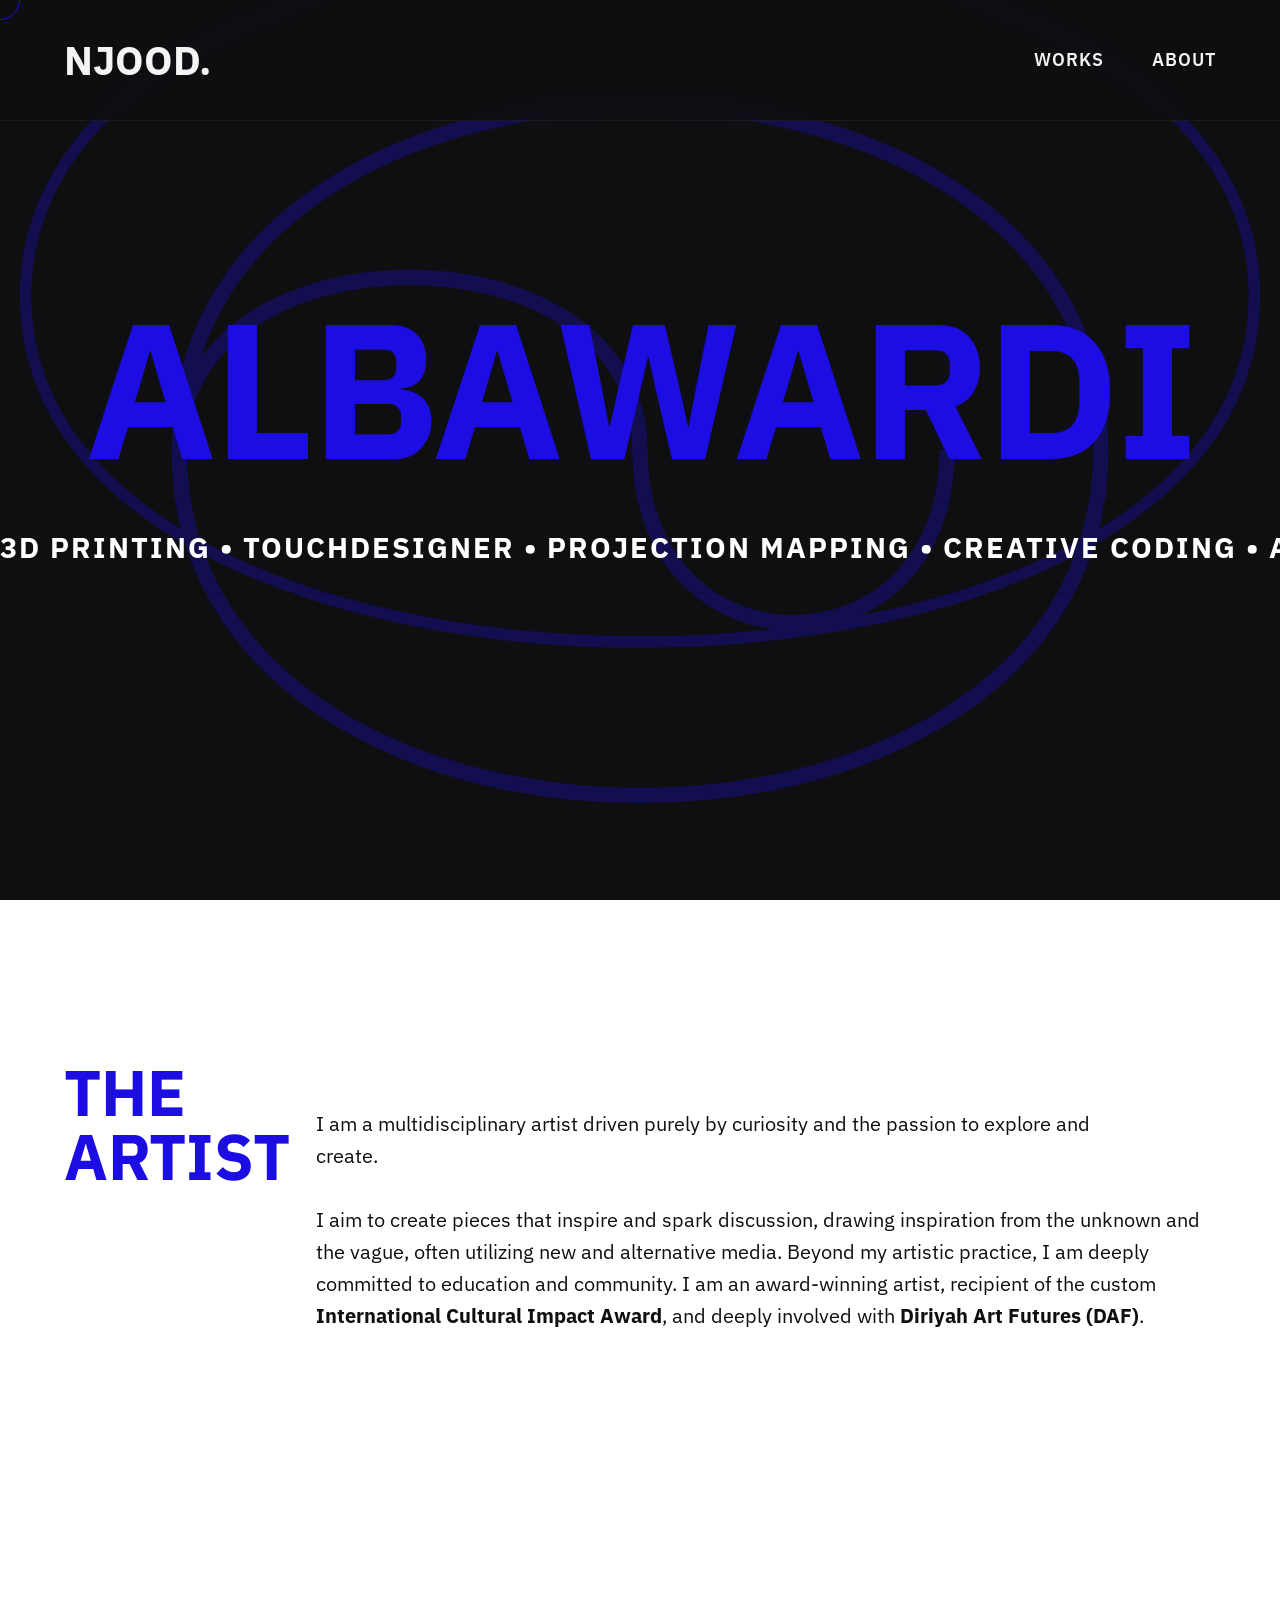
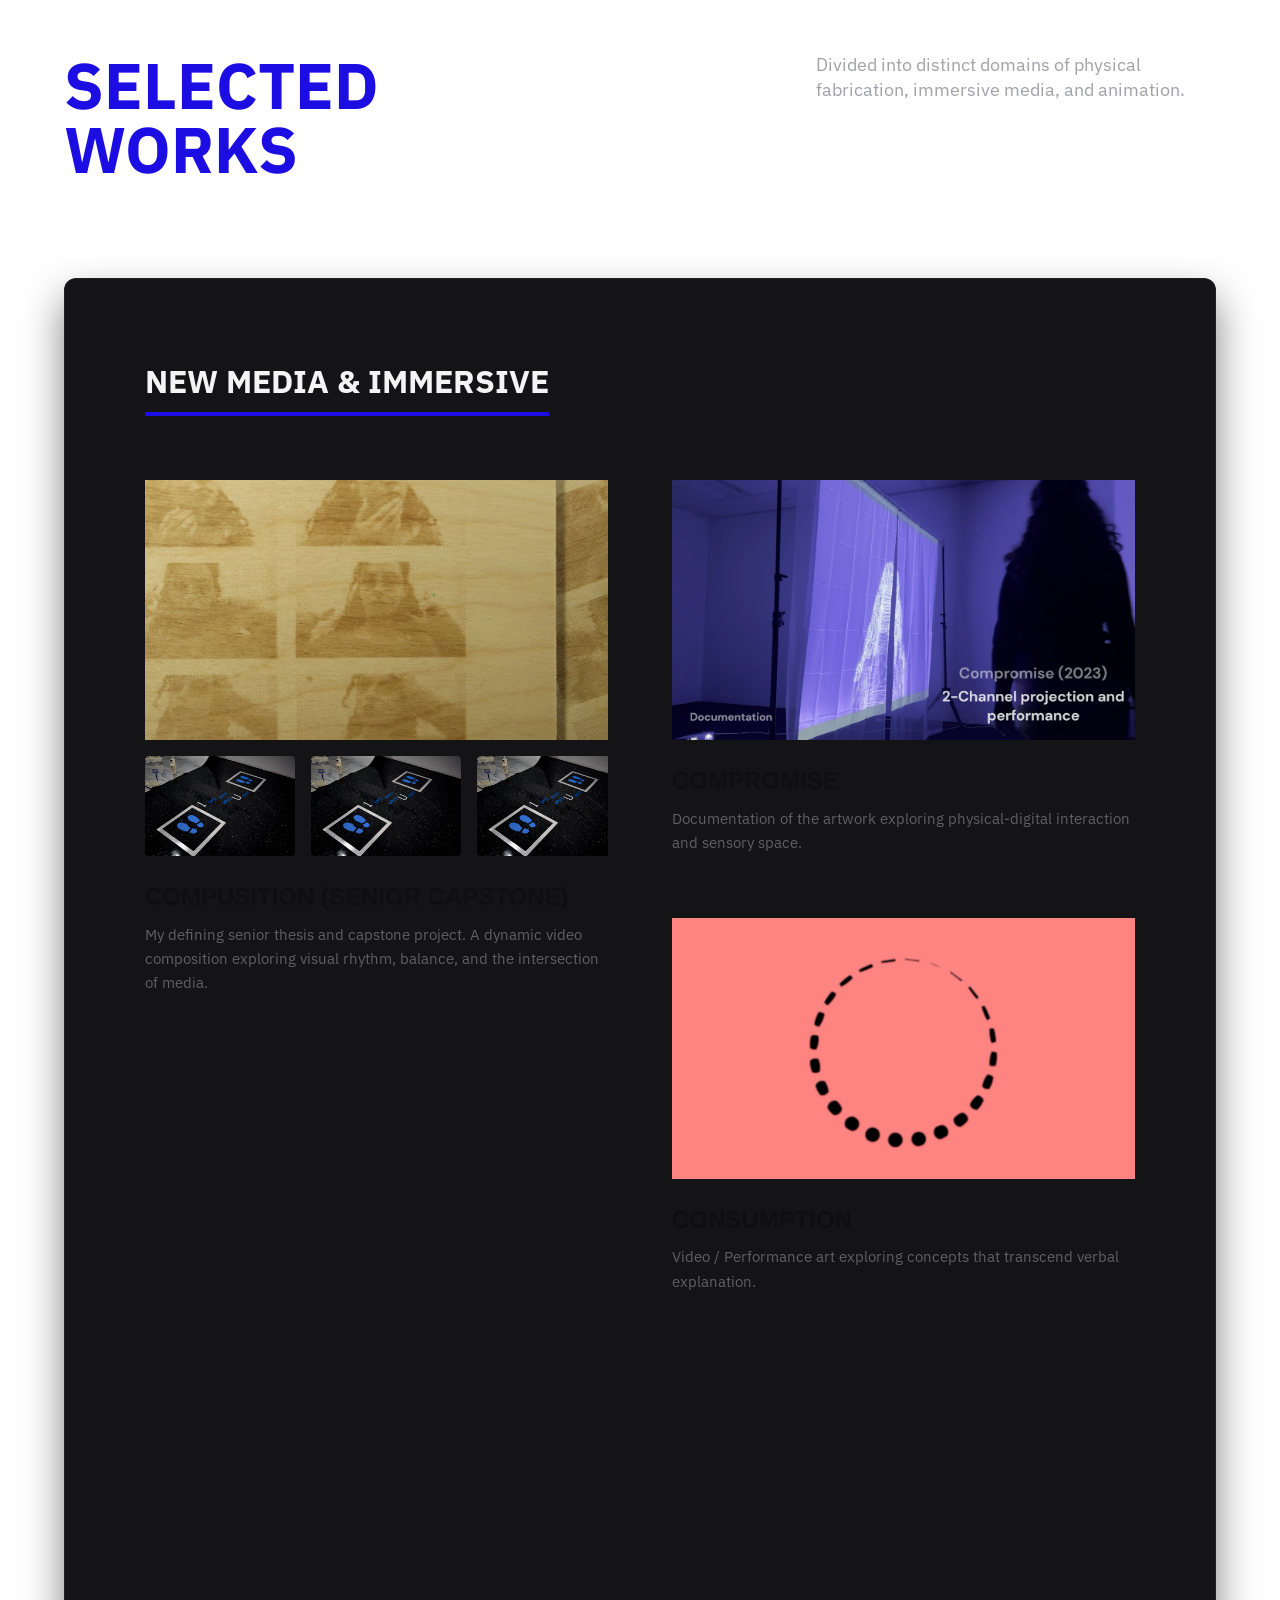
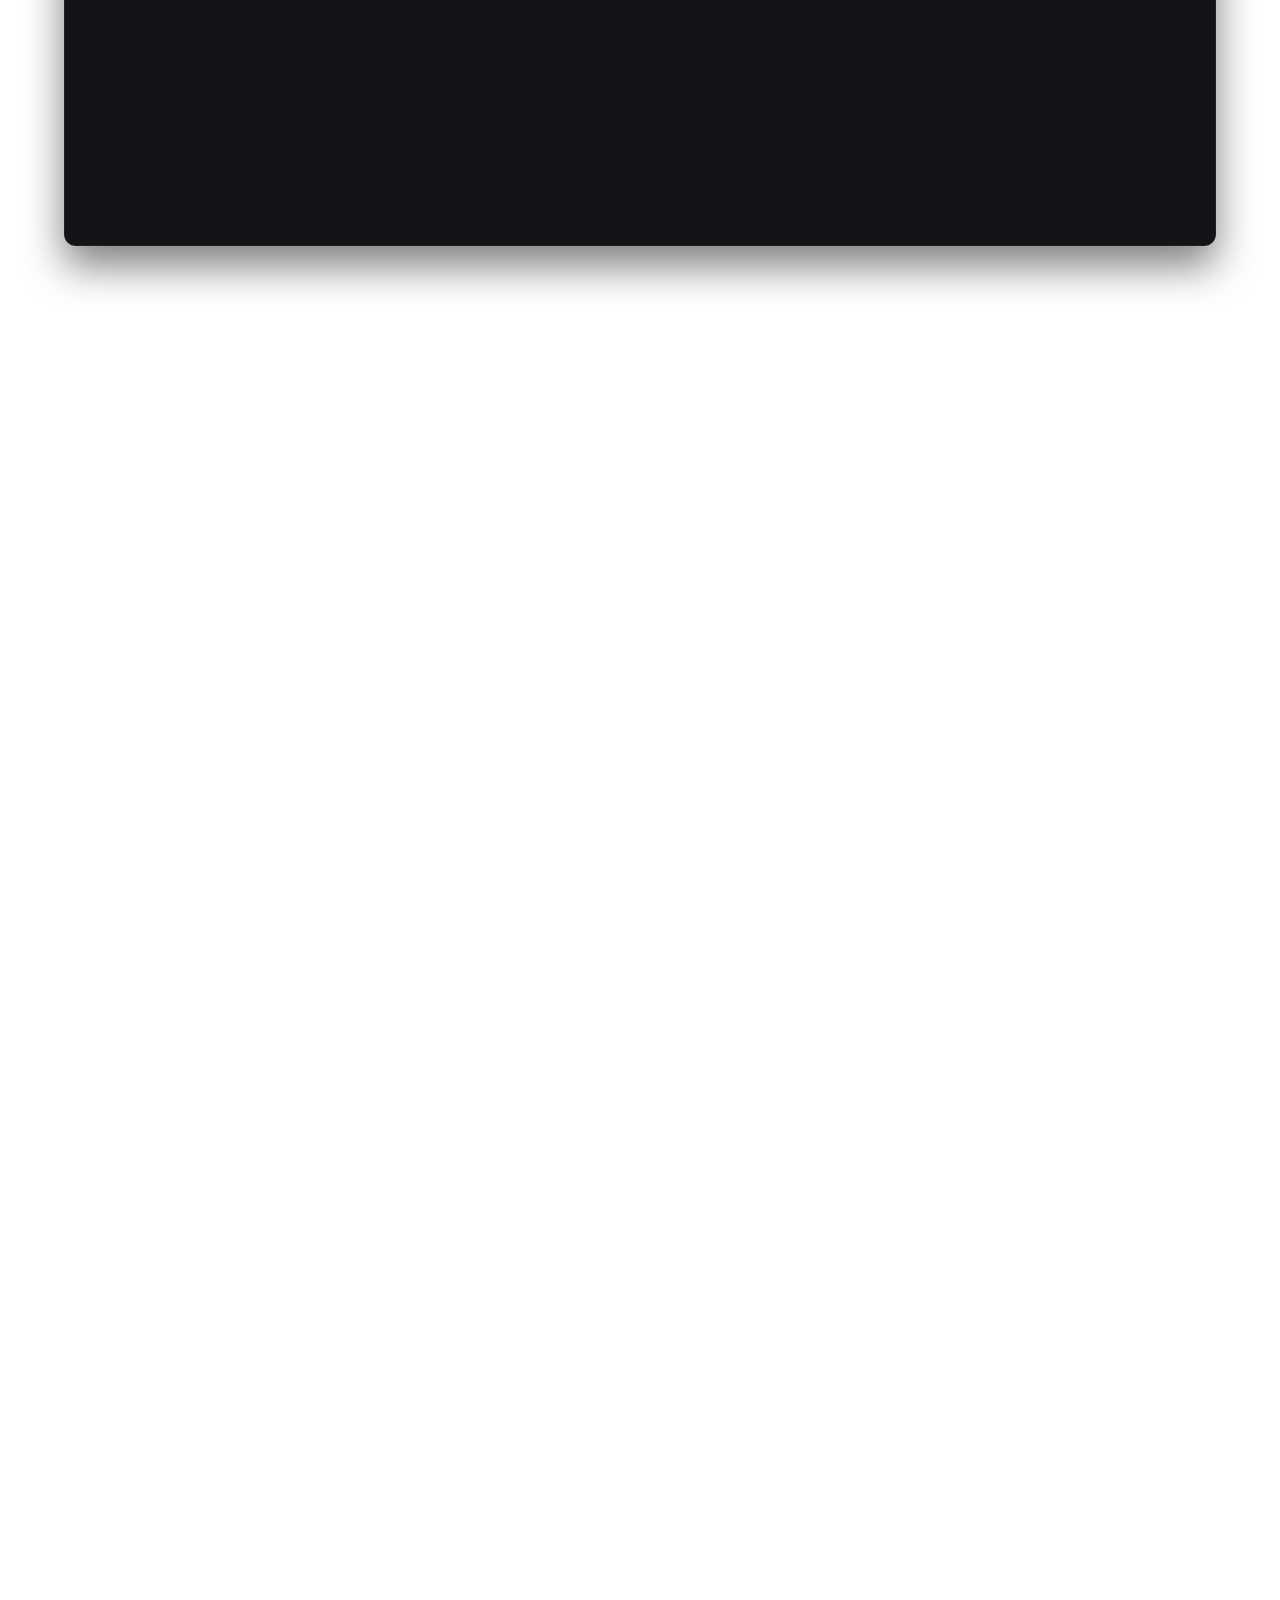
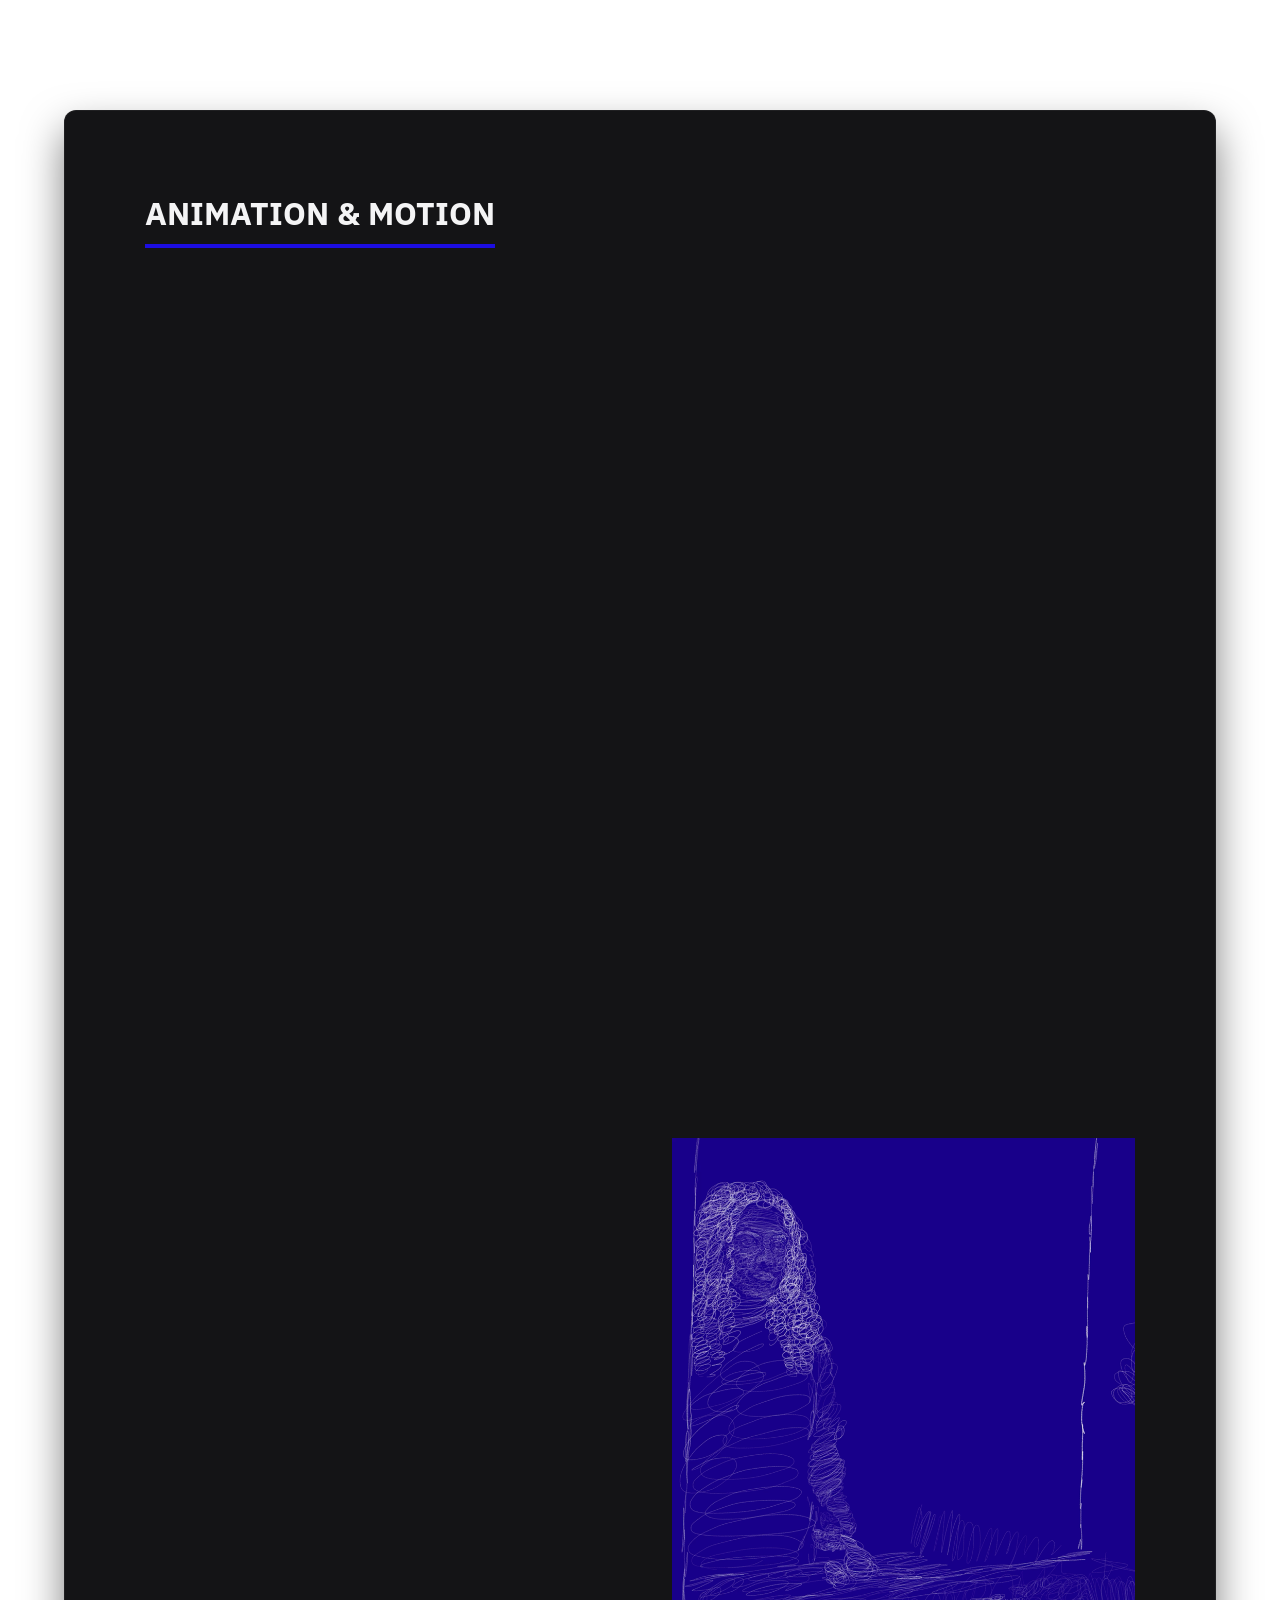
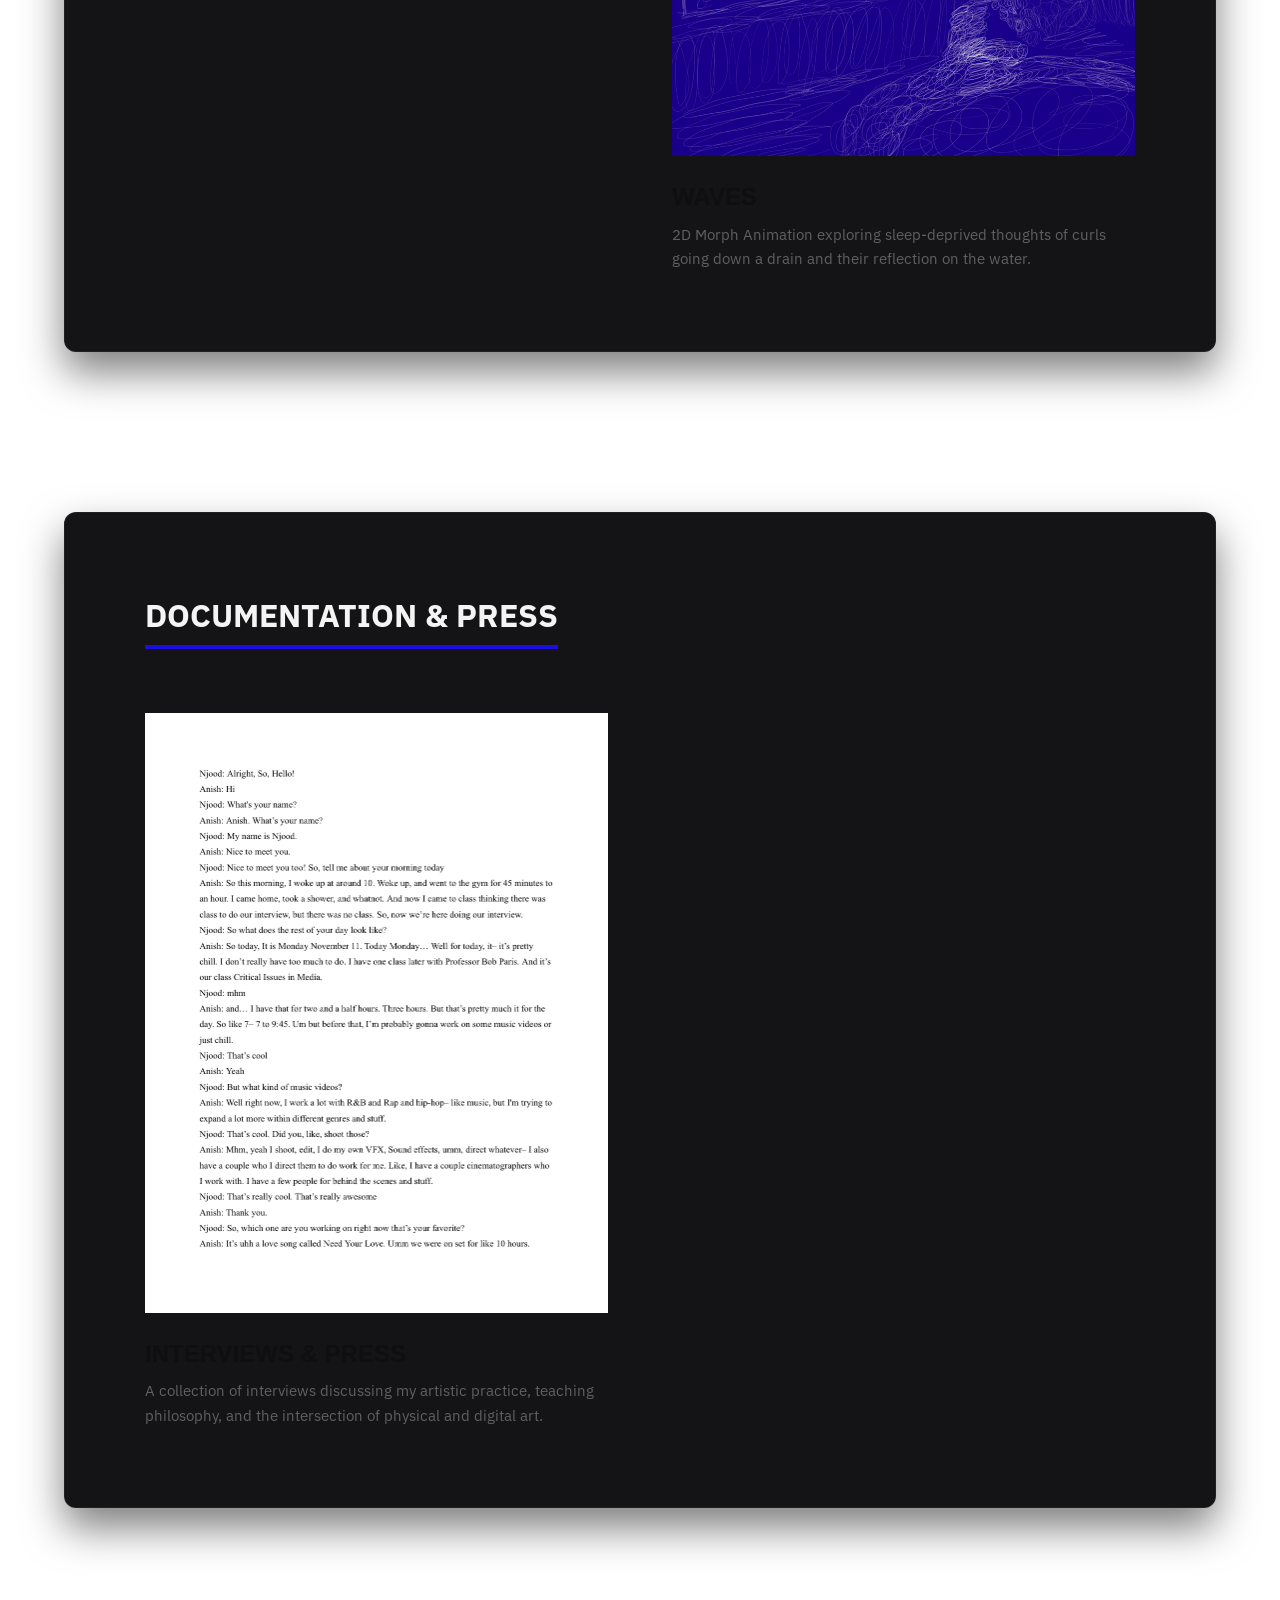
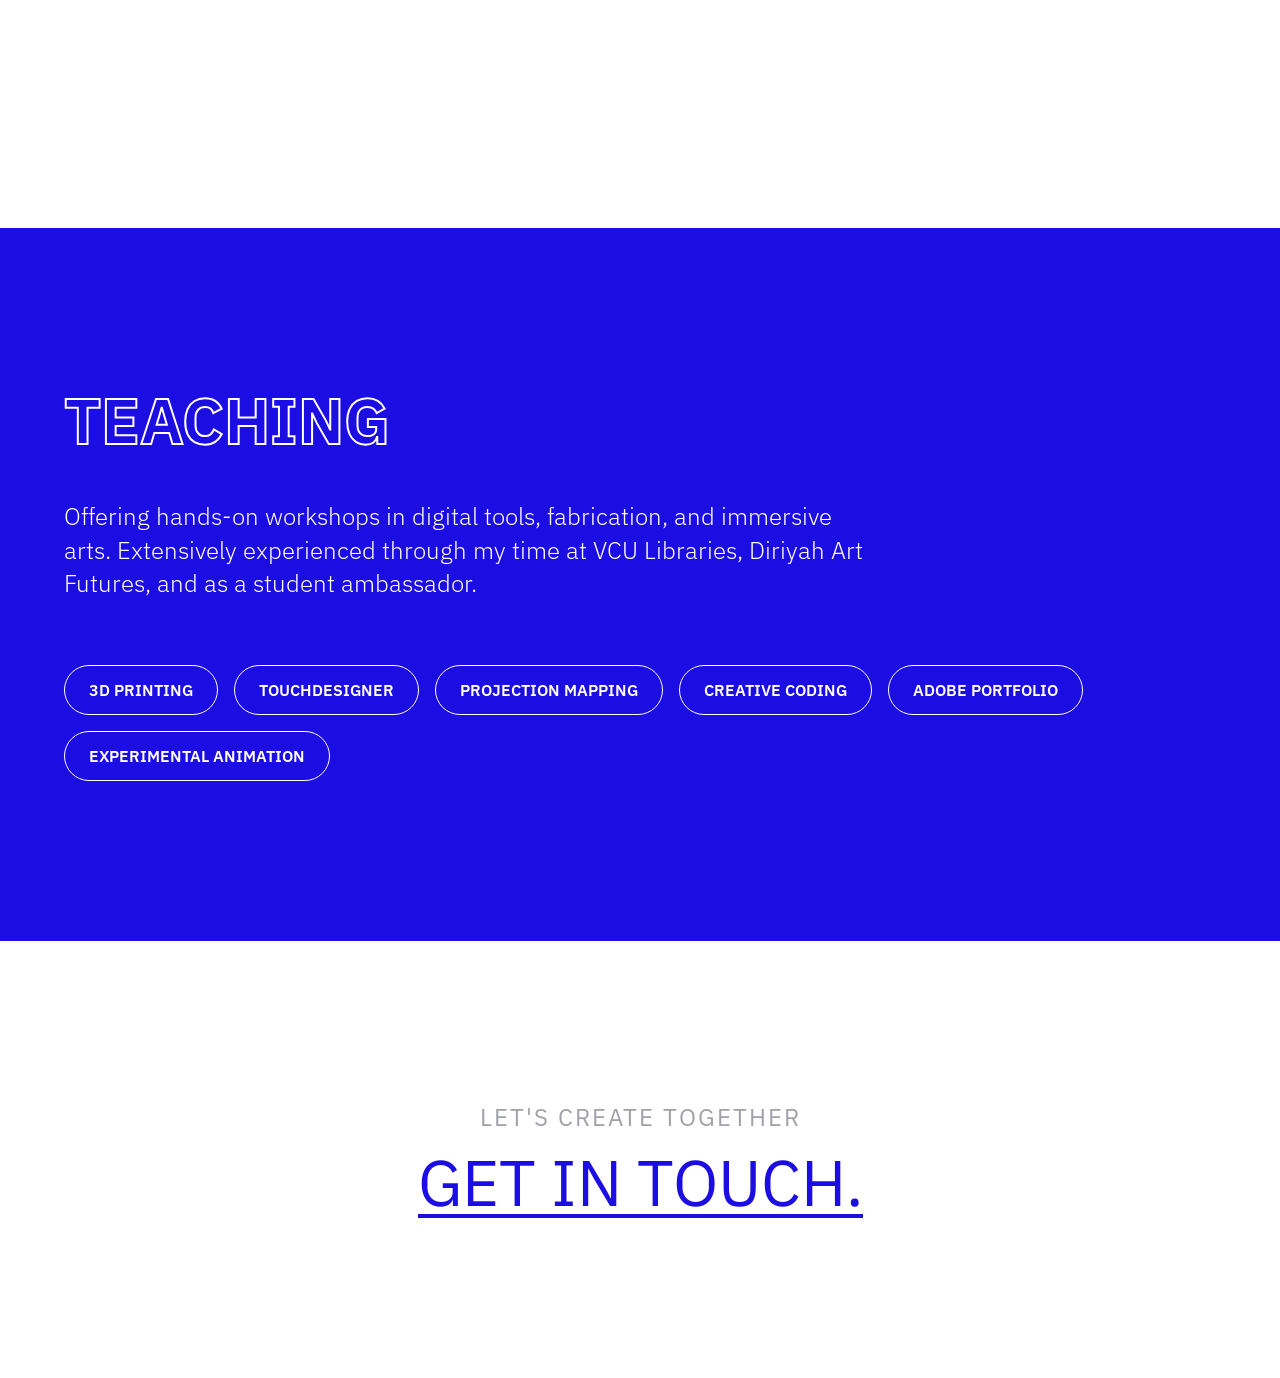
==== index.html @ 7da9093d "Njood Albawardi Portfolio" ====
<!DOCTYPE html>
<html lang="en">
<head>
    <meta charset="UTF-8">
    <meta name="viewport" content="width=device-width, initial-scale=1.0">
    <title>Njood Albawardi | Creative Portfolio</title>
    <link rel="stylesheet" href="css/style.css">
    <link rel="preconnect" href="https://fonts.googleapis.com">
    <link rel="preconnect" href="https://fonts.gstatic.com" crossorigin>
    <link href="https://fonts.googleapis.com/css2?family=IBM+Plex+Sans:wght@300;400;600;700;800&display=swap" rel="stylesheet">
</head>
<body>
    <div class="cursor"></div>
    <div class="cursor-follower"></div>

    <nav class="navbar">
        <div class="logo">Njood.</div>
        <ul class="nav-links">
            <li><a href="#work" class="hover-target">Works</a></li>
            <li><a href="#about" class="hover-target">About</a></li>
        </ul>
    </nav>

    <header class="hero">
        <div class="doodle-container">
            <svg class="doodle" viewBox="0 0 200 200" xmlns="http://www.w3.org/2000/svg">
                <path fill="none" stroke="currentColor" stroke-width="2" d="M 40,100 C 40,40 160,40 160,100 C 160,160 40,160 40,100 C 40,70 100,70 100,100 C 100,130 140,130 140,100" />
                <path fill="none" stroke="currentColor" stroke-width="1.5" d="M 20,80 C 20,20 180,20 180,80 C 180,140 20,140 20,80" />
            </svg>
        </div>
        
        <div class="hero-content">
            <h1 class="giant-text">ALBAWARDI</h1>
            <div class="marquee-container">
                <div class="marquee">
                    <span>3D PRINTING • TOUCHDESIGNER • PROJECTION MAPPING • CREATIVE CODING • ANIMATION • NEW MEDIA • </span>
                    <span>3D PRINTING • TOUCHDESIGNER • PROJECTION MAPPING • CREATIVE CODING • ANIMATION • NEW MEDIA • </span>
                </div>
            </div>
        </div>
    </header>

    <main>
        <section id="about" class="section">
            <div class="section-header fade-up">
                <h2>The<br>Artist</h2>
                <div class="about-grid">
                    <div class="about-text" style="grid-column: 1 / -1; max-width: 900px;">
                        <p class="lead-text" style="margin-bottom: 2rem;">I am a multidisciplinary artist driven purely by curiosity and the passion to explore and create.</p>
                        <p>I aim to create pieces that inspire and spark discussion, drawing inspiration from the unknown and the vague, often utilizing new and alternative media. Beyond my artistic practice, I am deeply committed to education and community. I am an award-winning artist, recipient of the custom <strong>International Cultural Impact Award</strong>, and deeply involved with <strong>Diriyah Art Futures (DAF)</strong>.</p>
                    </div>
                </div>
            </div>
        </section>

        <section id="work" class="section" style="padding-top: 2rem;">
            <div class="section-header fade-up">
                <h2>Selected<br>Works</h2>
                <p class="section-desc">Divided into distinct domains of physical fabrication, immersive media, and animation.</p>
            </div>

            <div class="domain-section fade-up">
                <h3 class="domain-title">New Media & Immersive</h3>
                <div class="gallery masonry" id="gallery-immersive"></div>
            </div>

            <div class="domain-section fade-up">
                <h3 class="domain-title">3D Printing & Fabrication</h3>
                <div class="gallery masonry" id="gallery-fabrication"></div>
            </div>

            <div class="domain-section fade-up">
                <h3 class="domain-title">Animation & Motion</h3>
                <div class="gallery masonry" id="gallery-animation"></div>
            </div>

            <div class="domain-section fade-up">
                <h3 class="domain-title">Documentation & Press</h3>
                <div class="gallery masonry" id="gallery-press"></div>
            </div>
        </section>

        <section id="workshops" class="section dark-section fade-up">
            <h2 class="outline-text">Teaching</h2>
            <div class="workshops-content">
                <p class="lead-text">Offering hands-on workshops in digital tools, fabrication, and immersive arts. Extensively experienced through my time at VCU Libraries, Diriyah Art Futures, and as a student ambassador.</p>
                <div class="workshop-tags">
                    <span>3D Printing</span>
                    <span>TouchDesigner</span>
                    <span>Projection Mapping</span>
                    <span>Creative Coding</span>
                    <span>Adobe Portfolio</span>
                    <span>Experimental Animation</span>
                </div>
            </div>
        </section>

        <section id="contact" class="section fade-up" style="text-align: center; padding: 10rem 5%;">
            <p style="font-size: 1.5rem; color: #a1a1aa; margin-bottom: 1rem; text-transform: uppercase; letter-spacing: 2px;">Let's Create Together</p>
            <a href="mailto:hello@example.com" class="hover-target huge-link">Get in touch.</a>
        </section>
    </main>

    <script src="js/main.js"></script>
</body>
</html>
---- css/style.css ----
@font-face {
    font-family: 'SOAP';
    src: url('../fonts/soap.woff2') format('woff2'),
         url('../fonts/soap.woff') format('woff');
    font-weight: normal;
    font-style: normal;
}

:root {
    --bg-color: #ffffff;
    --text-color: #0f0f11;
    --accent-color: #1c0de2;
    --magenta: #e40066;
}

* {
    margin: 0;
    padding: 0;
    box-sizing: border-box;
    cursor: none; /* Custom cursor */
}

html {
    scroll-behavior: smooth;
}

body {
    font-family: 'IBM Plex Sans', sans-serif;
    background-color: var(--bg-color);
    color: var(--text-color);
    line-height: 1.4;
    overflow-x: hidden;
    transition: background-color 0.5s ease;
}

h1, h2, h3, .logo, .giant-text, .outline-text, .huge-link {
    font-family: 'SOAP', 'IBM Plex Sans', sans-serif;
    text-transform: uppercase;
}

/* Custom Cursor */
.cursor {
    position: fixed;
    width: 10px;
    height: 10px;
    border-radius: 50%;
    background-color: var(--text-color);
    pointer-events: none;
    transform: translate(-50%, -50%);
    z-index: 9999;
    transition: width 0.2s, height 0.2s, background-color 0.2s;
}

.cursor-follower {
    position: fixed;
    width: 40px;
    height: 40px;
    border-radius: 50%;
    border: 1px solid var(--accent-color);
    pointer-events: none;
    transform: translate(-50%, -50%);
    z-index: 9998;
    transition: width 0.3s, height 0.3s, border-color 0.3s;
    transition-timing-function: ease-out;
}

body.hovering .cursor {
    width: 80px;
    height: 80px;
    background-color: rgba(28, 13, 226, 0.15); /* Blue tint */
    backdrop-filter: blur(4px);
}

body.hovering .cursor-follower {
    width: 0;
    height: 0;
    border-color: transparent;
}

/* Navbar */
.navbar {
    position: fixed;
    top: 0;
    width: 100%;
    display: flex;
    justify-content: space-between;
    align-items: center;
    padding: 2rem 5%;
    z-index: 100;
    background: rgba(15, 15, 17, 0.9);
    border-bottom: 1px solid rgba(255,255,255,0.05);
    backdrop-filter: blur(10px);
    color: #f4f4f5;
}

.logo {
    font-size: 2.5rem;
    font-weight: 800;
    color: #f4f4f5;
}

.nav-links {
    list-style: none;
    display: flex;
    gap: 3rem;
}

.nav-links a {
    color: #f4f4f5;
    text-decoration: none;
    font-weight: 600;
    font-size: 1.1rem;
    text-transform: uppercase;
    letter-spacing: 1px;
    transition: color 0.3s;
}

.nav-links a:hover {
    color: var(--magenta); /* Minor magenta touch */
}

/* Hero */
.hero {
    position: relative;
    height: 100vh;
    display: flex;
    align-items: center;
    justify-content: center;
    overflow: hidden;
    background-color: var(--text-color);
    color: var(--bg-color);
}

.doodle-container {
    position: absolute;
    width: 120vw;
    height: 120vw;
    top: 50%;
    left: 50%;
    transform: translate(-50%, -50%);
    opacity: 0.3; /* Increased opacity for punchiness */
    color: var(--accent-color);
    pointer-events: none;
}

.doodle {
    width: 100%;
    height: 100%;
    animation: spin 30s linear infinite;
}

@keyframes spin {
    100% { transform: rotate(360deg); }
}

.hero-content {
    position: relative;
    z-index: 10;
    text-align: center;
    width: 100%;
}

.giant-text {
    font-size: clamp(6rem, 15vw, 16rem);
    line-height: 0.85;
    margin-bottom: 2rem;
    letter-spacing: -4px;
    color: var(--accent-color);
}

/* Marquee */
.marquee-container {
    width: 100%;
    overflow: hidden;
    white-space: nowrap;
    border-top: 2px solid rgba(0,0,0,0.1);
    border-bottom: 2px solid rgba(0,0,0,0.1);
    padding: 1.5rem 0;
    margin-top: 2rem;
}

.marquee {
    display: inline-block;
    animation: marquee 20s linear infinite;
}

.marquee span {
    font-family: 'IBM Plex Sans', sans-serif;
    font-size: 1.8rem;
    font-weight: 700;
    margin-right: 2rem;
    letter-spacing: 2px;
    color: var(--bg-color);
    text-transform: uppercase;
}

@keyframes marquee {
    0% { transform: translateX(0); }
    100% { transform: translateX(-50%); }
}

/* Sections */
.section {
    padding: 10rem 5%;
    max-width: 1400px;
    margin: 0 auto;
}

.section-header {
    margin-bottom: 4rem;
    display: flex;
    justify-content: space-between;
    align-items: flex-start;
    border-bottom: 1px solid rgba(255,255,255,0.05);
    padding-bottom: 2rem;
}

.section h2 {
    font-size: clamp(2.5rem, 5vw, 4rem);
    line-height: 1;
    color: var(--accent-color);
    max-width: 50%;
}

.section-desc {
    font-size: 1.1rem;
    max-width: 400px;
    font-weight: 400;
    color: #a1a1aa;
}

/* Fade Up Animation */
.fade-up {
    opacity: 0;
    transform: translateY(40px);
    transition: opacity 0.8s cubic-bezier(0.16, 1, 0.3, 1), transform 0.8s cubic-bezier(0.16, 1, 0.3, 1);
}

.fade-up.visible {
    opacity: 1;
    transform: translateY(0);
}

.domain-section {
    margin-bottom: 10rem;
    padding: 5rem;
    background: #141416;
    border: 1px solid rgba(255,255,255,0.05);
    border-radius: 12px;
    box-shadow: 0 20px 40px rgba(0,0,0,0.5);
}

.domain-title {
    font-size: 2rem;
    color: #f4f4f5;
    margin-bottom: 4rem;
    display: inline-block;
    border-bottom: 4px solid var(--accent-color);
    padding-bottom: 0.5rem;
}

/* Masonry Gallery */
.masonry {
    column-count: 2;
    column-gap: 4rem;
}

@media (max-width: 768px) {
    .masonry {
        column-count: 1;
    }
}

.project-card {
    break-inside: avoid;
    margin-bottom: 4rem;
    position: relative;
    group: hover;
    overflow: hidden;
    transition: transform 0.3s;
}

.project-card:hover {
    transform: translateY(-5px);
}

.project-img-wrapper {
    overflow: hidden;
    width: 100%;
}

.project-card .main-img {
    width: 100%;
    display: block;
    transition: transform 0.6s cubic-bezier(0.16, 1, 0.3, 1);
}

.project-card:hover .main-img {
    transform: scale(1.05);
}

.project-info {
    padding-top: 1.5rem;
}

.project-info h3 {
    font-family: 'SOAP', sans-serif;
    font-size: 1.5rem;
    color: var(--text-color);
    margin-bottom: 0.5rem;
    text-transform: uppercase;
}

.project-info p {
    font-size: 0.95rem;
    color: #606060;
    line-height: 1.6;
}

/* Stills */
.stills-container {
    display: flex;
    gap: 1rem;
    margin-top: 1rem;
}

.stills-container img {
    height: 100px;
    flex: 1;
    object-fit: cover;
    border-radius: 4px;
}

/* Dark Section (Workshops) */
.dark-section {
    background-color: var(--accent-color);
    color: white;
    max-width: 100%;
}

.outline-text {
    font-size: clamp(3rem, 6vw, 6rem);
    color: transparent;
    -webkit-text-stroke: 2px white;
    margin-bottom: 3rem;
}

.lead-text {
    font-size: 1.5rem;
    max-width: 800px;
    margin-bottom: 4rem;
    font-weight: 300;
}

.workshop-tags {
    display: flex;
    flex-wrap: wrap;
    gap: 1rem;
}

.workshop-tags span {
    padding: 0.8rem 1.5rem;
    border: 1px solid white;
    border-radius: 50px;
    font-size: 1rem;
    text-transform: uppercase;
    font-weight: 600;
}

/* About Grid */
.about-grid {
    display: grid;
    grid-template-columns: 1fr;
    gap: 2rem;
    margin-top: 3rem;
}

.about-text p {
    font-size: 1.25rem;
    margin-bottom: 2rem;
    font-weight: 400;
    line-height: 1.6;
}

.huge-link {
    font-size: clamp(2rem, 5vw, 4rem);
    color: var(--accent-color);
    text-decoration: none;
    line-height: 1;
    display: inline-block;
    border-bottom: 4px solid var(--accent-color);
}
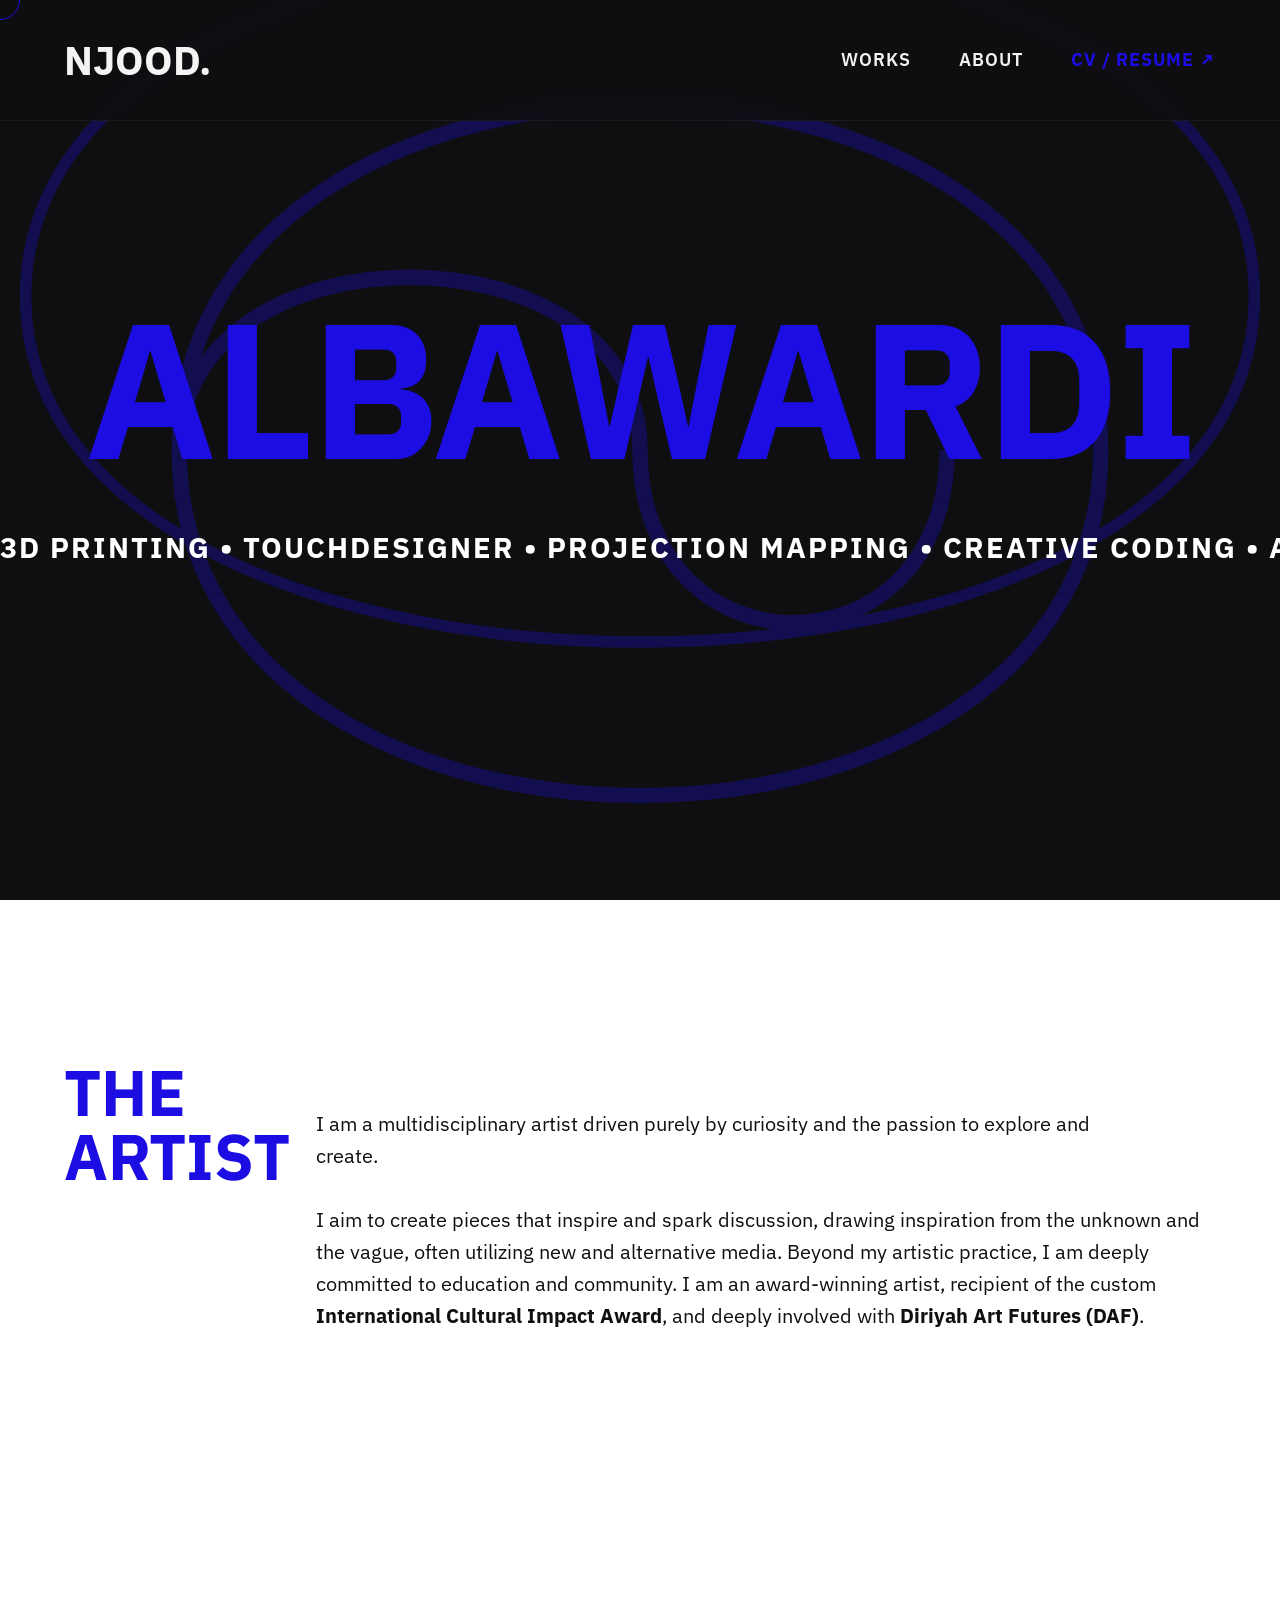
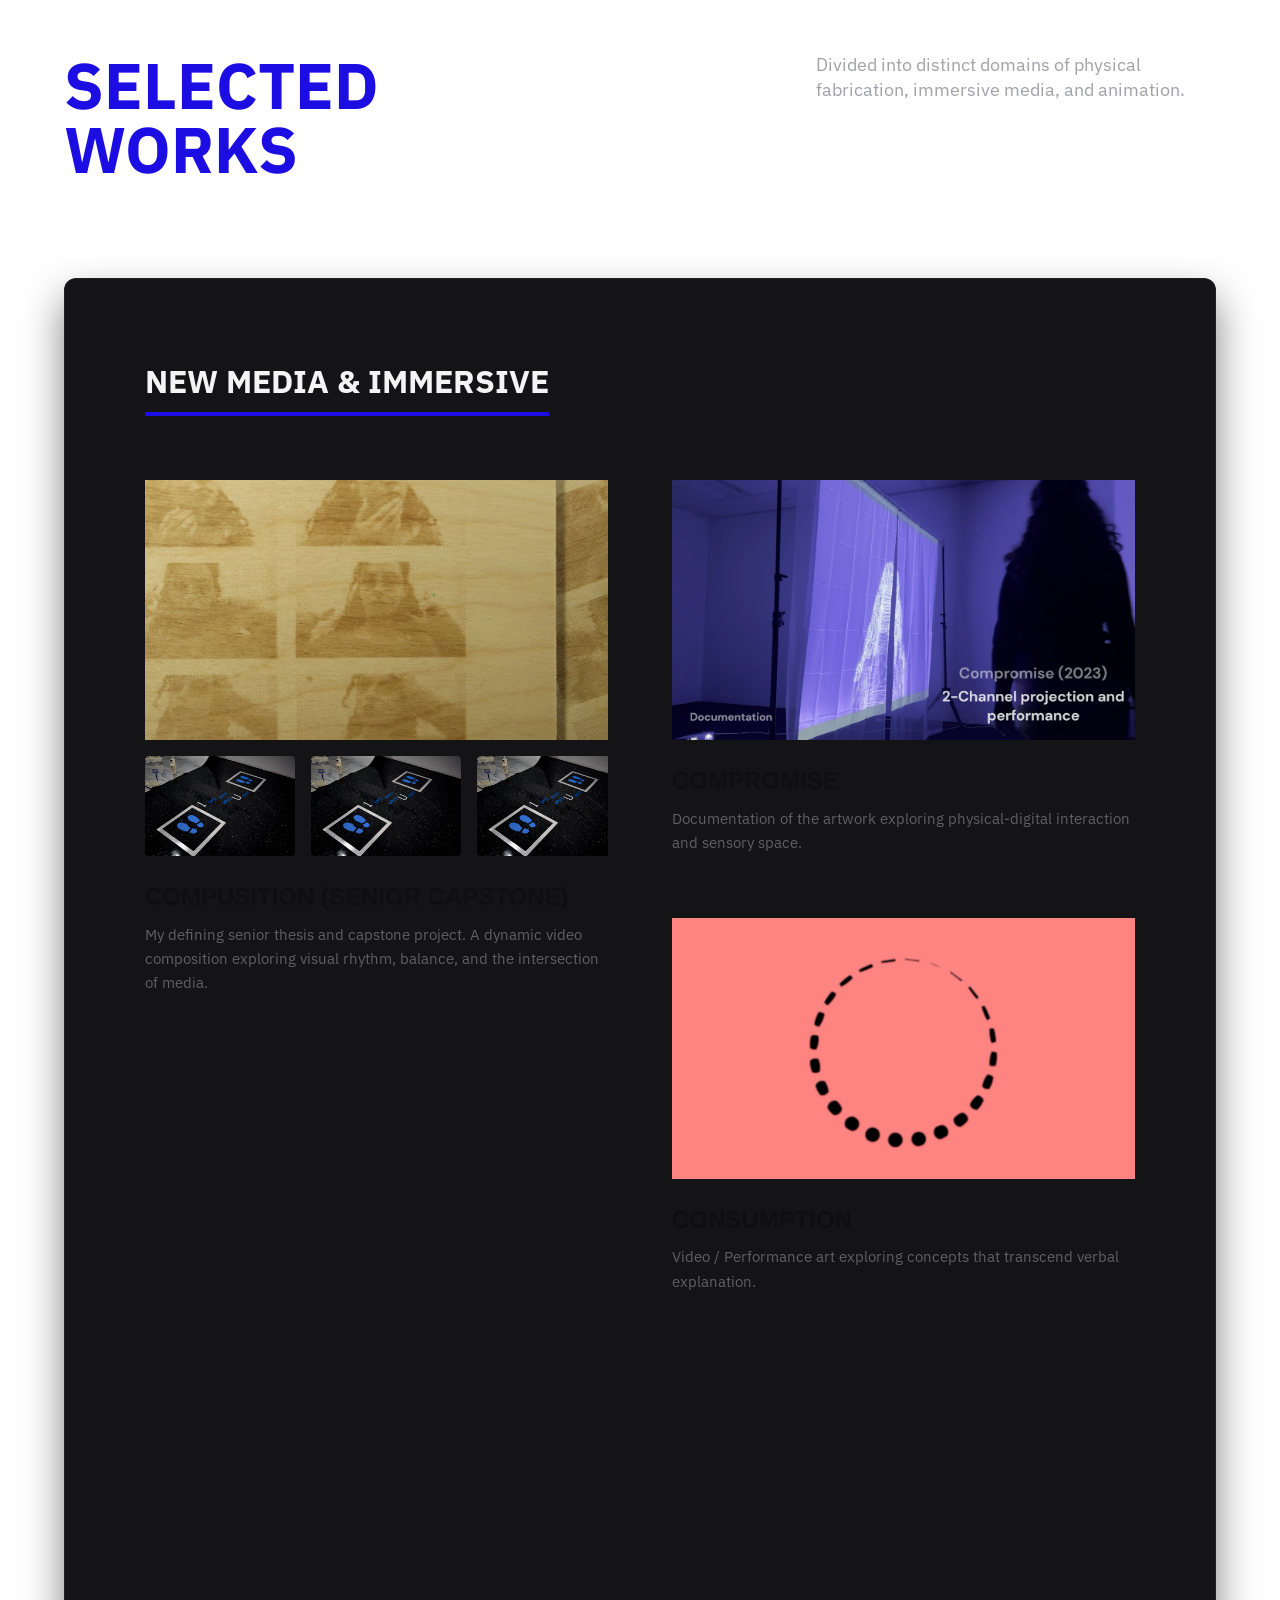
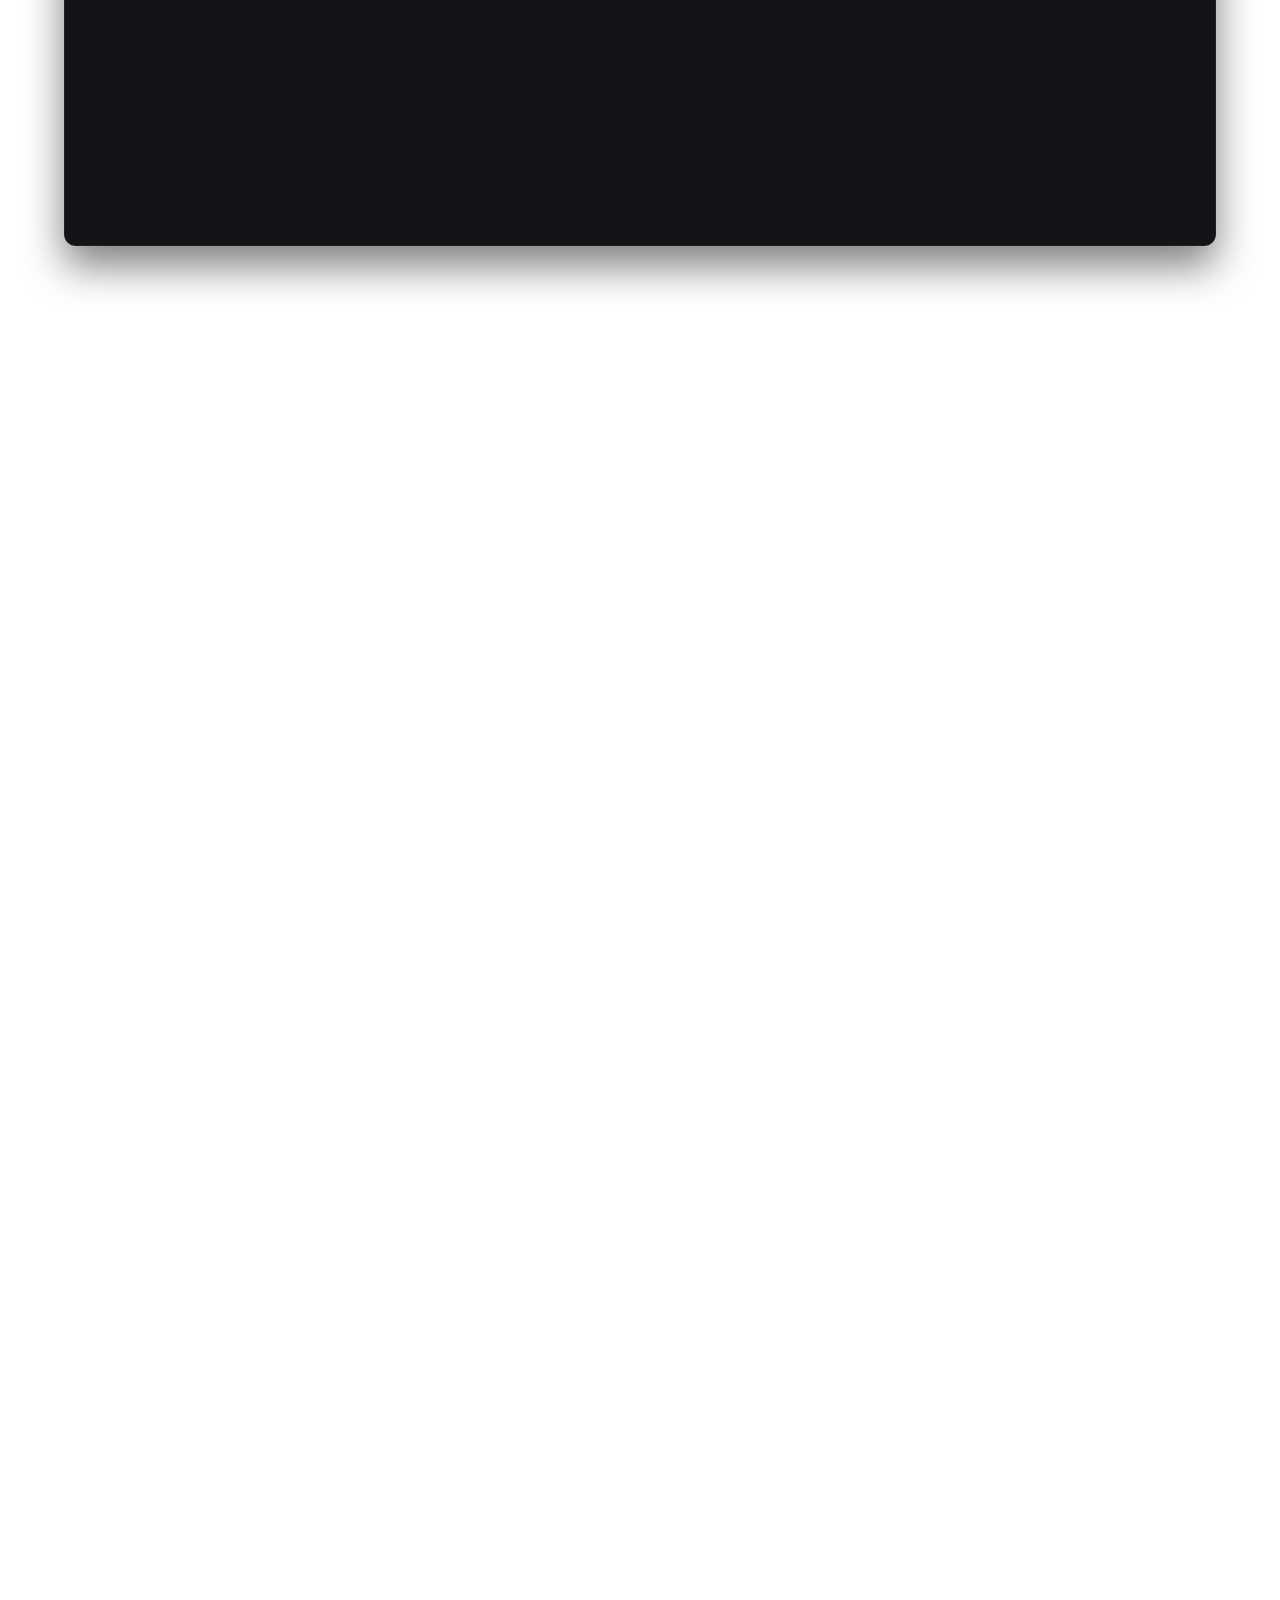
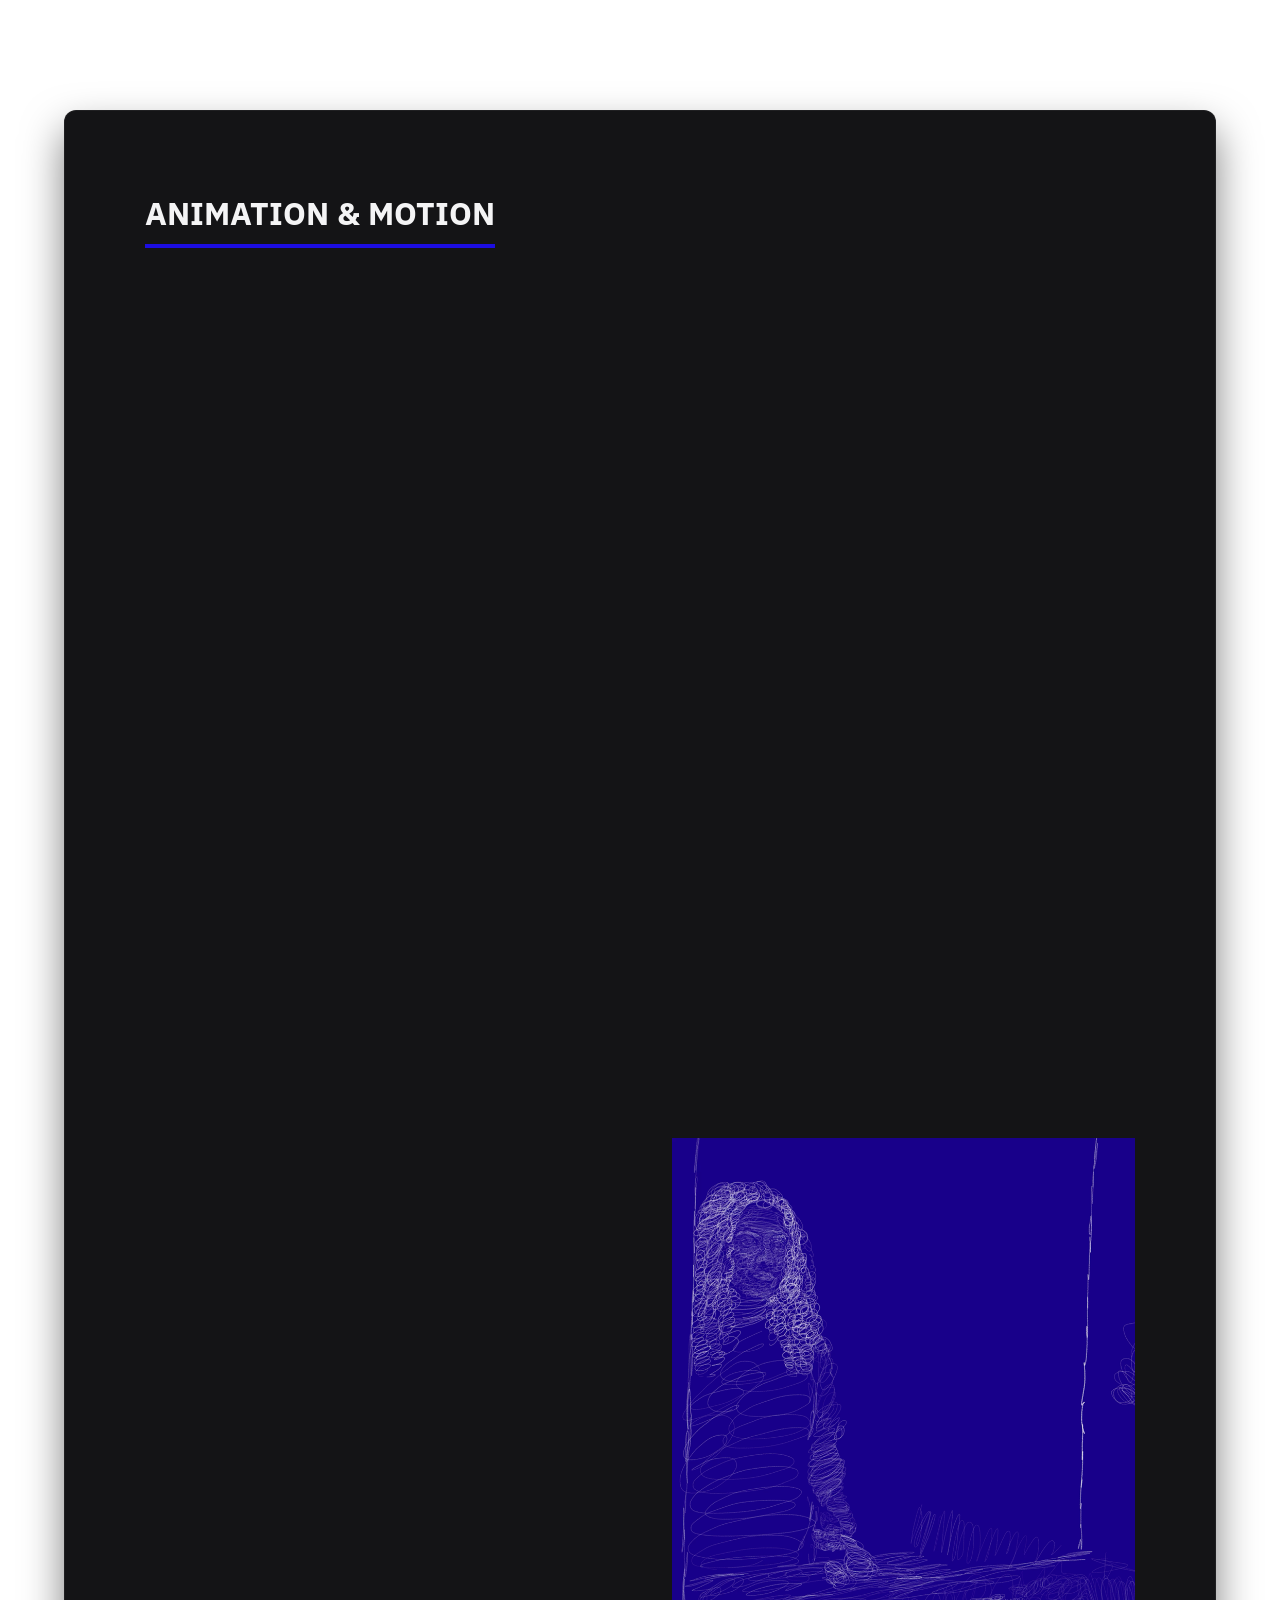
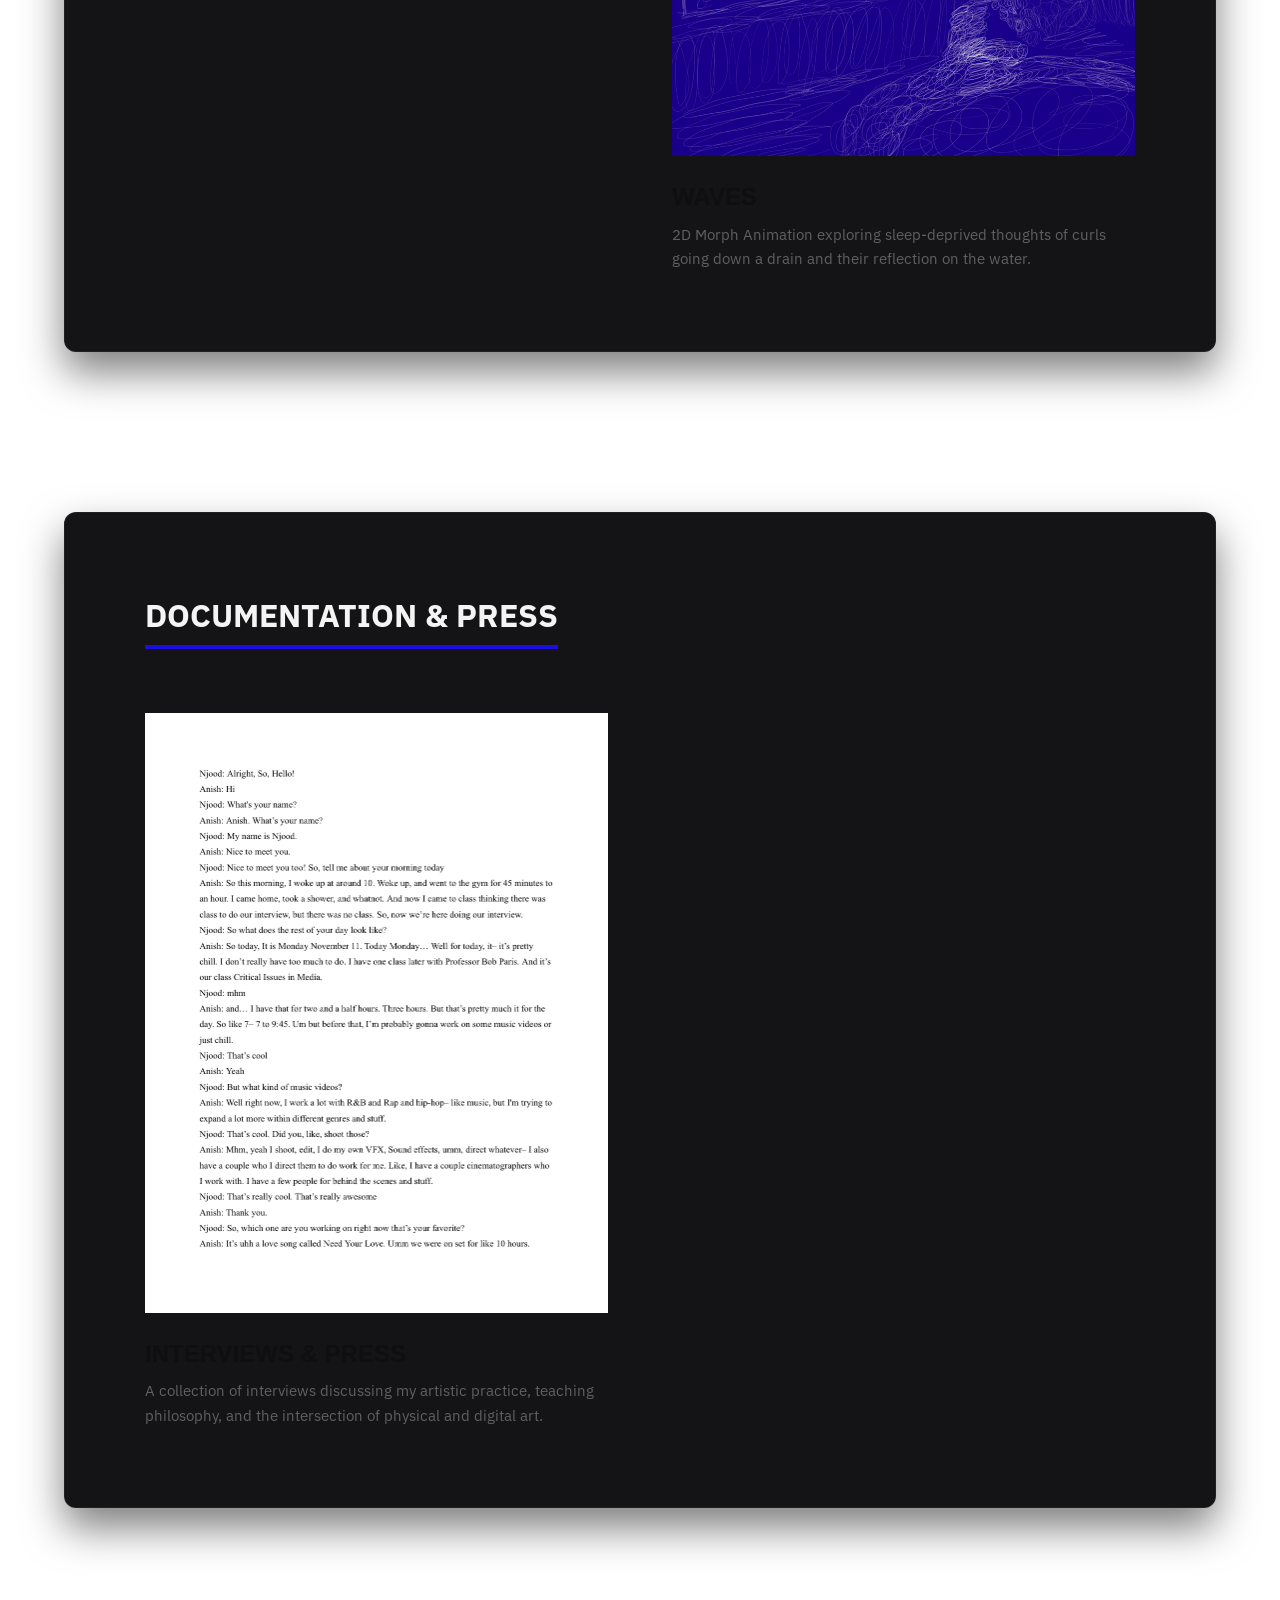
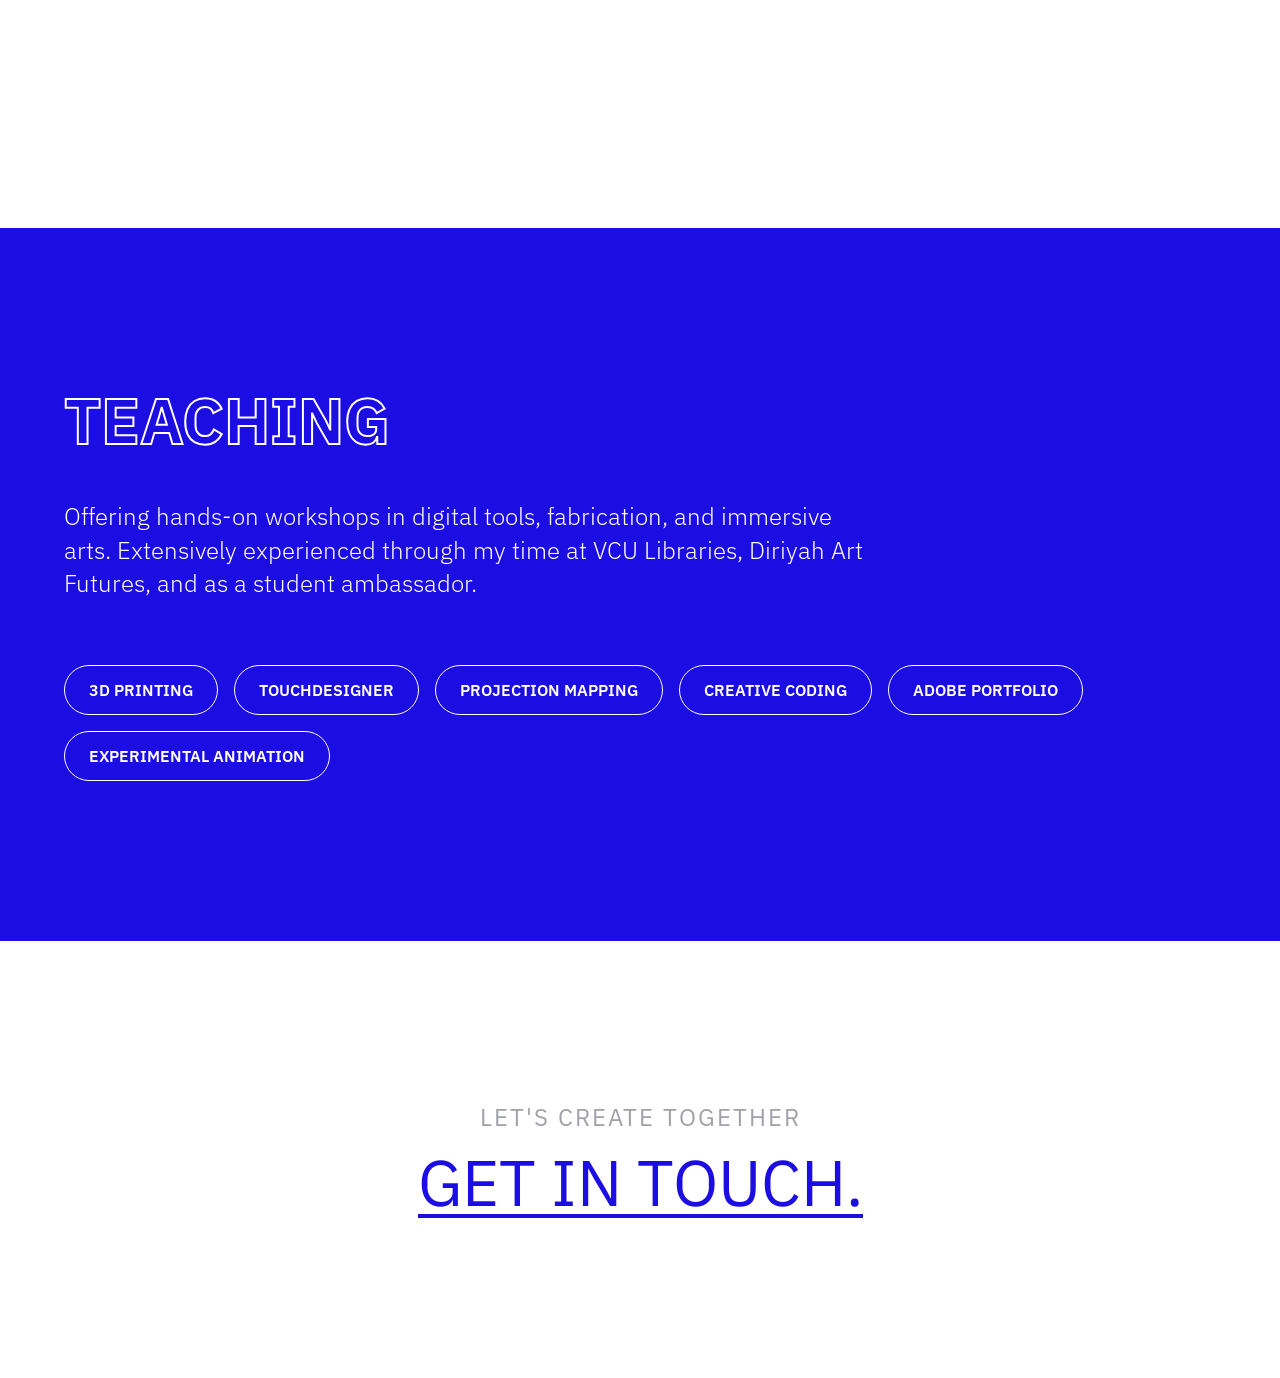
==== commit 30ec2dcb: "Add academic multidisciplinary artist and educator CV (resume.html)" ====
--- a/index.html
+++ b/index.html
@@ -18,6 +18,7 @@
         <ul class="nav-links">
             <li><a href="#work" class="hover-target">Works</a></li>
             <li><a href="#about" class="hover-target">About</a></li>
+            <li><a href="resume.html" class="hover-target" target="_blank" style="color: var(--accent-color); font-weight: 700;">CV / Resume ↗</a></li>
         </ul>
     </nav>
 
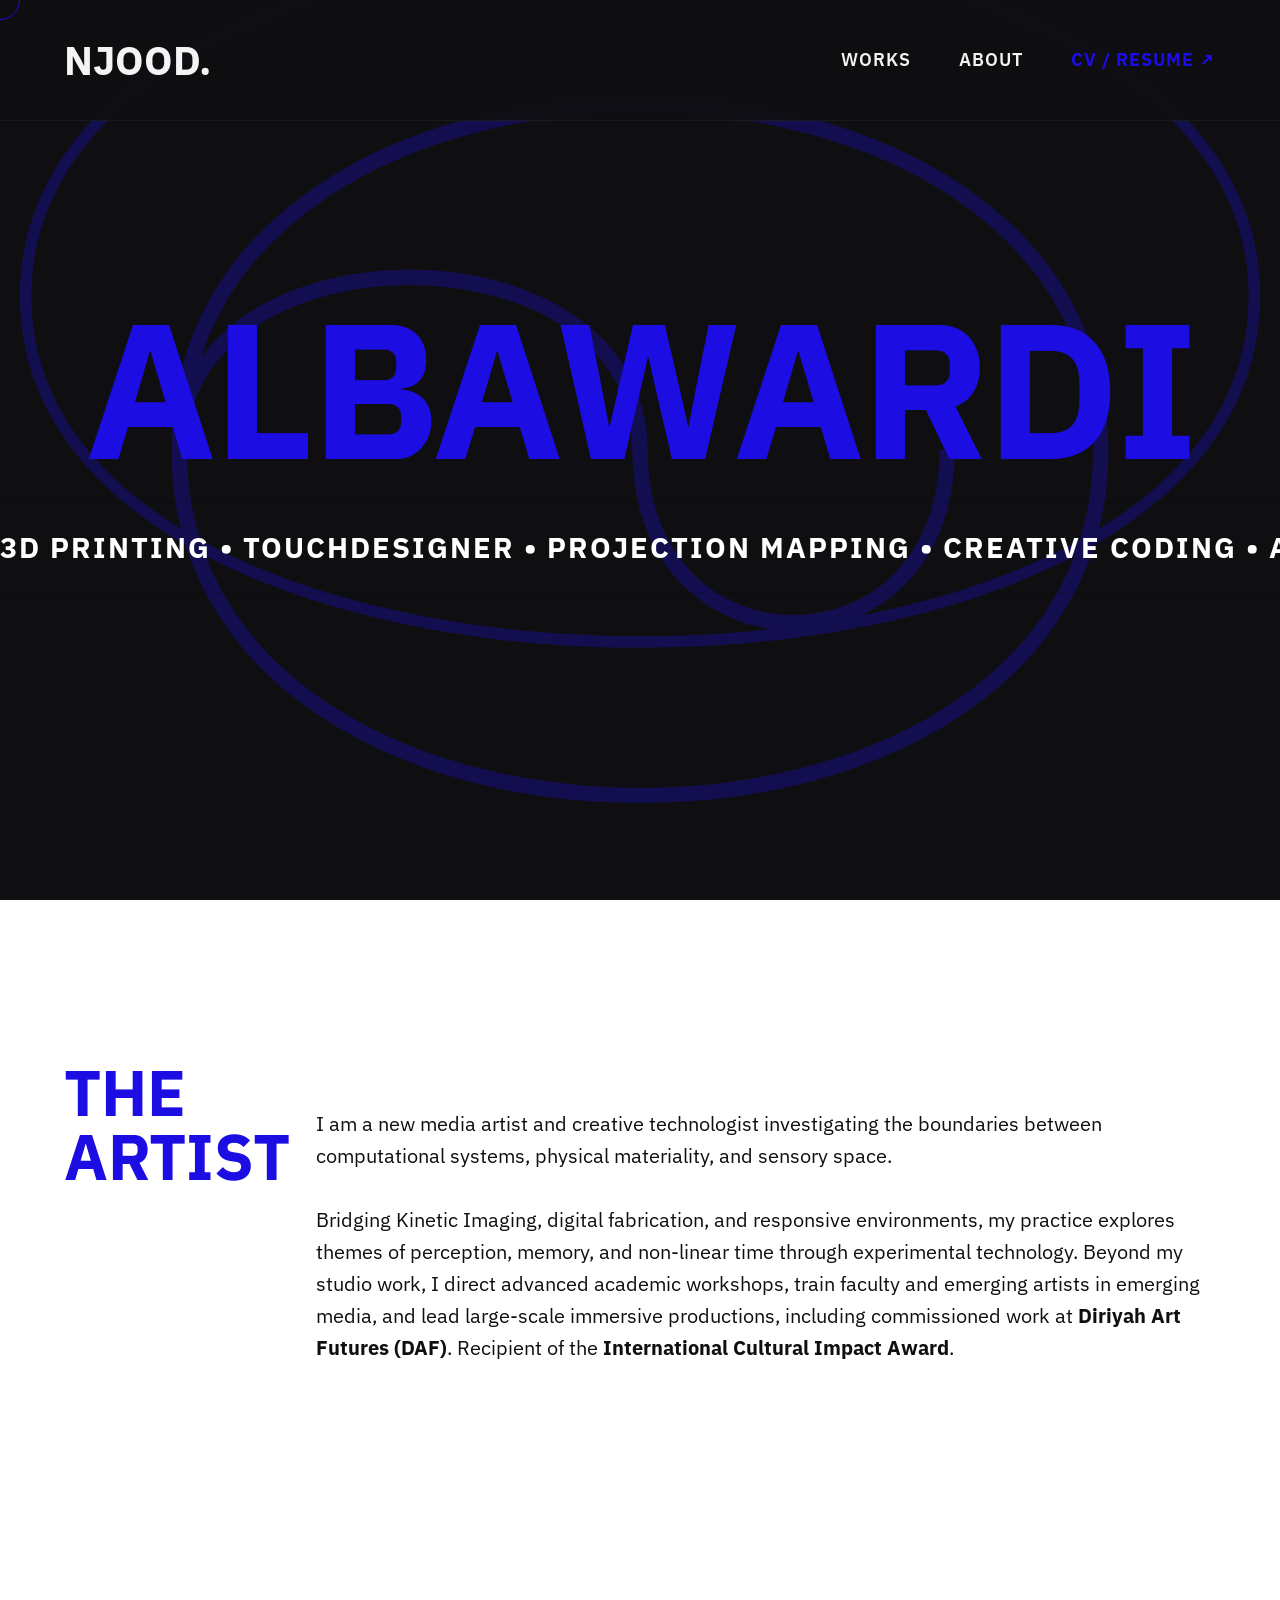
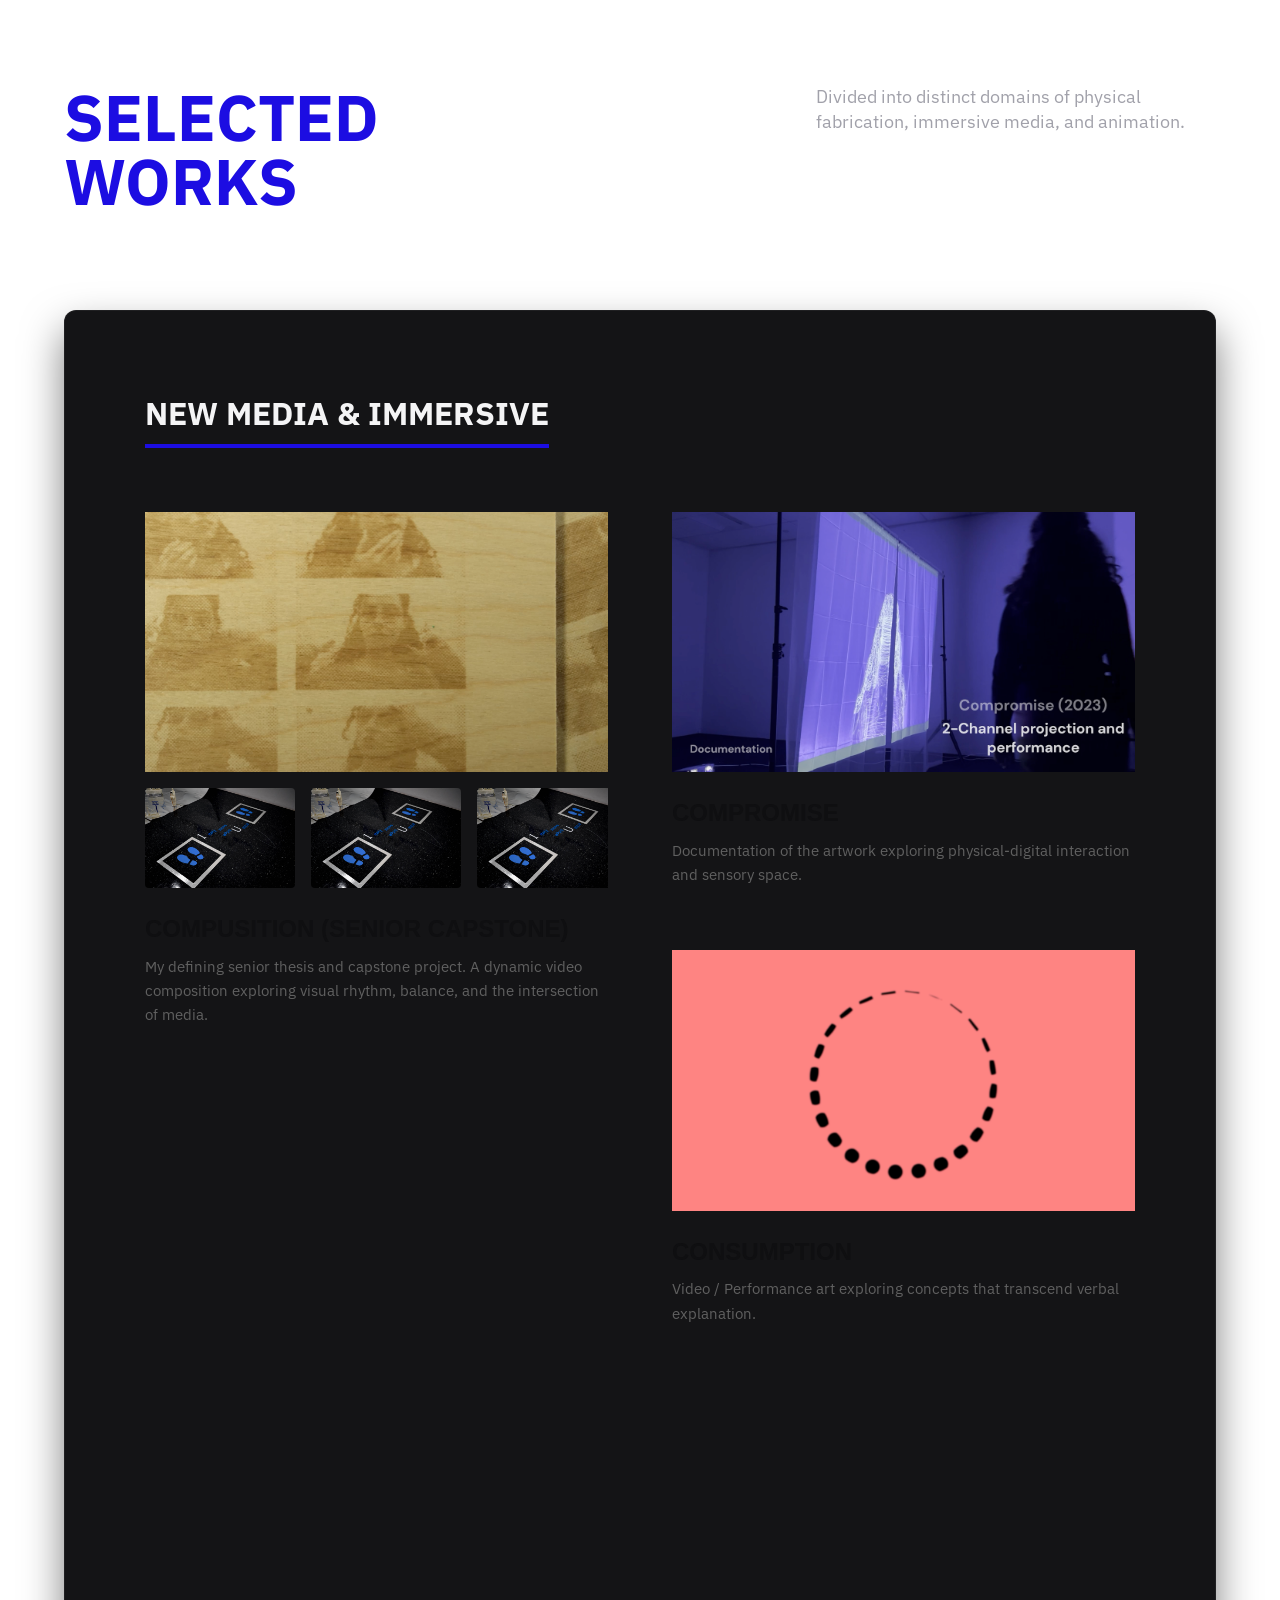
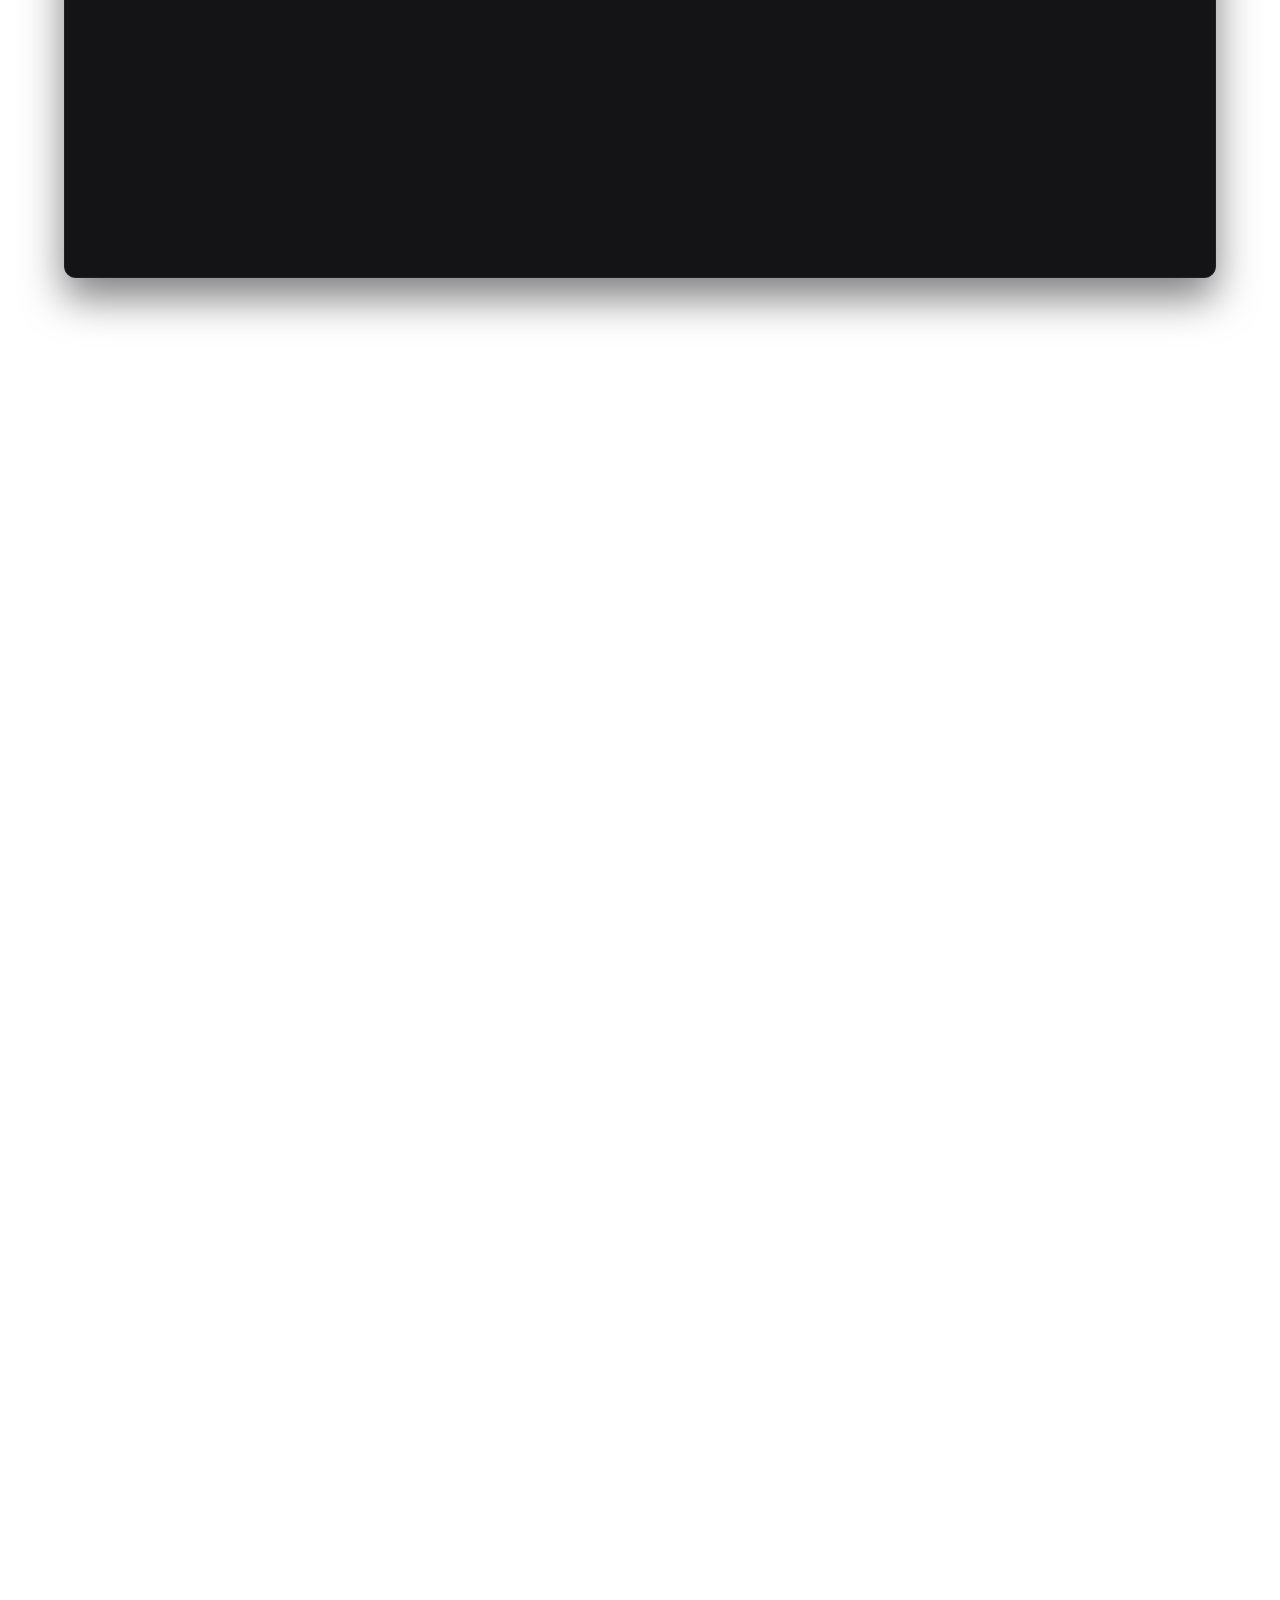
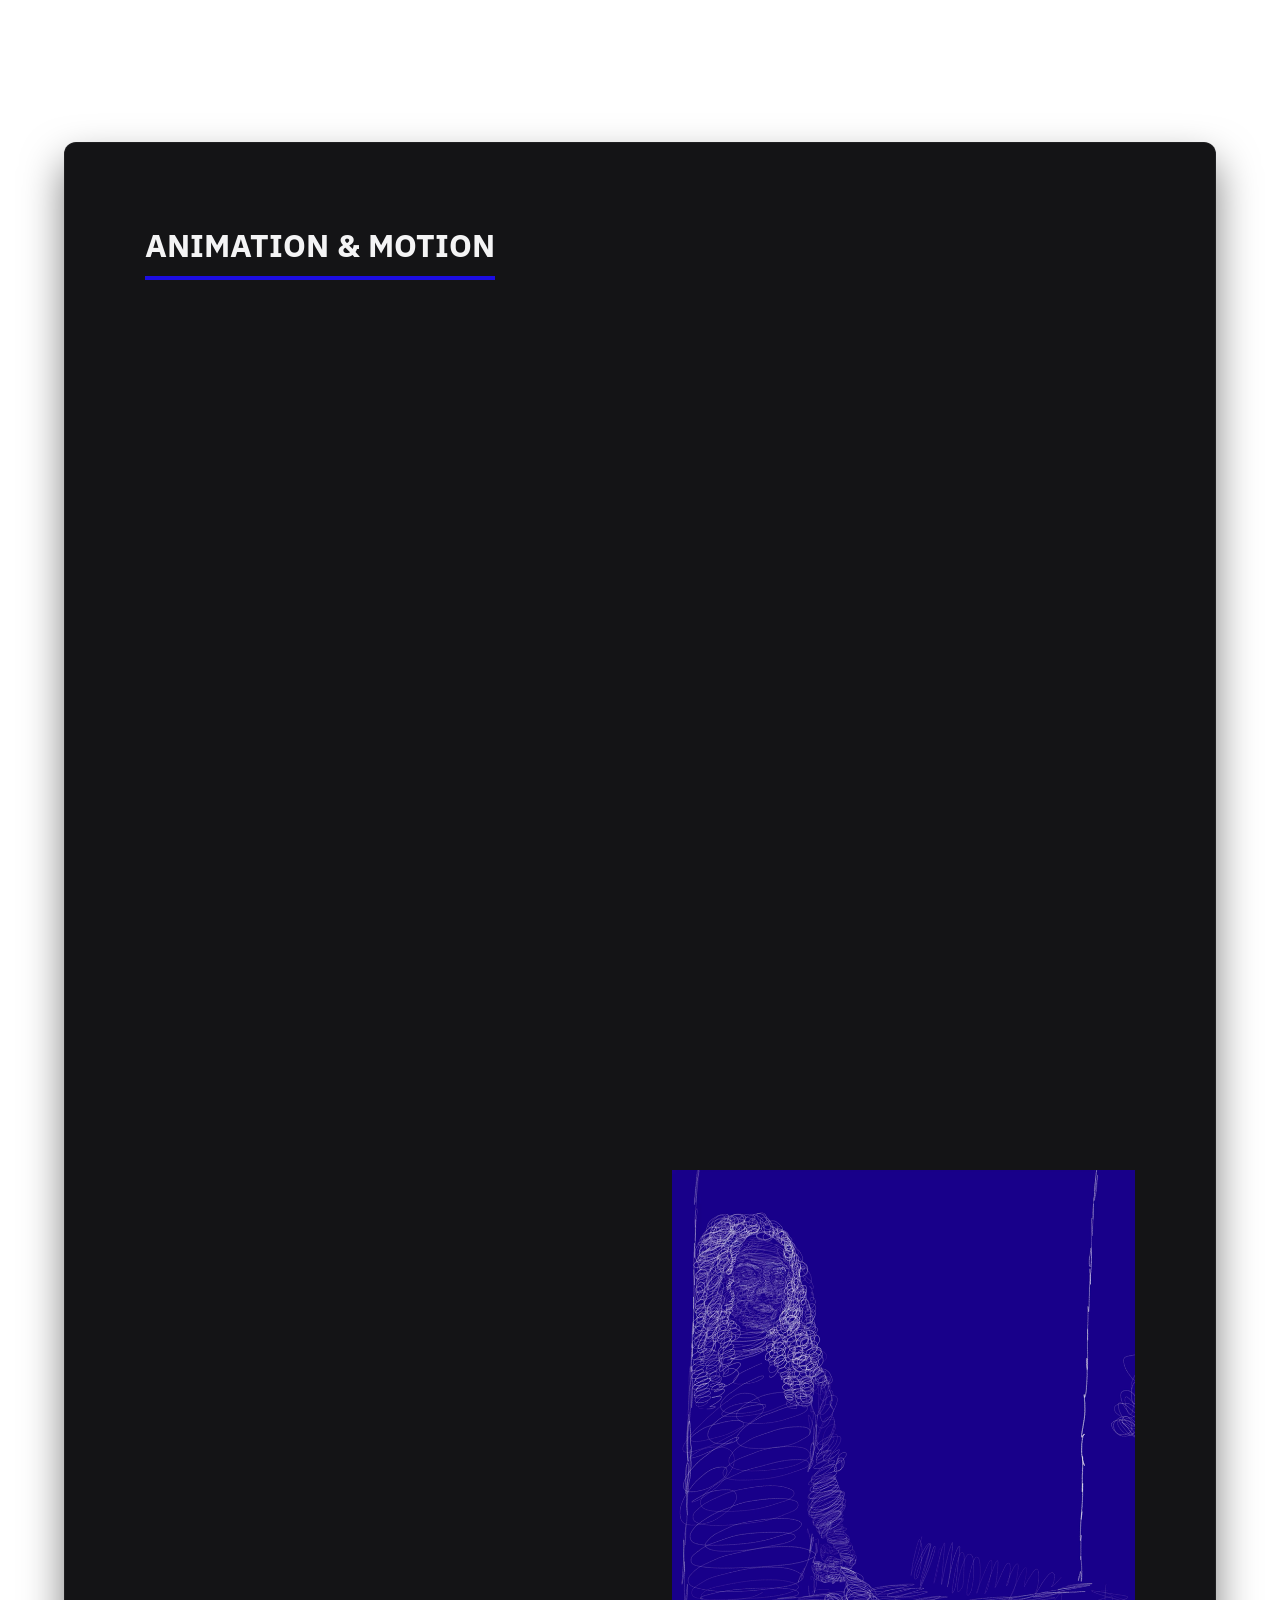
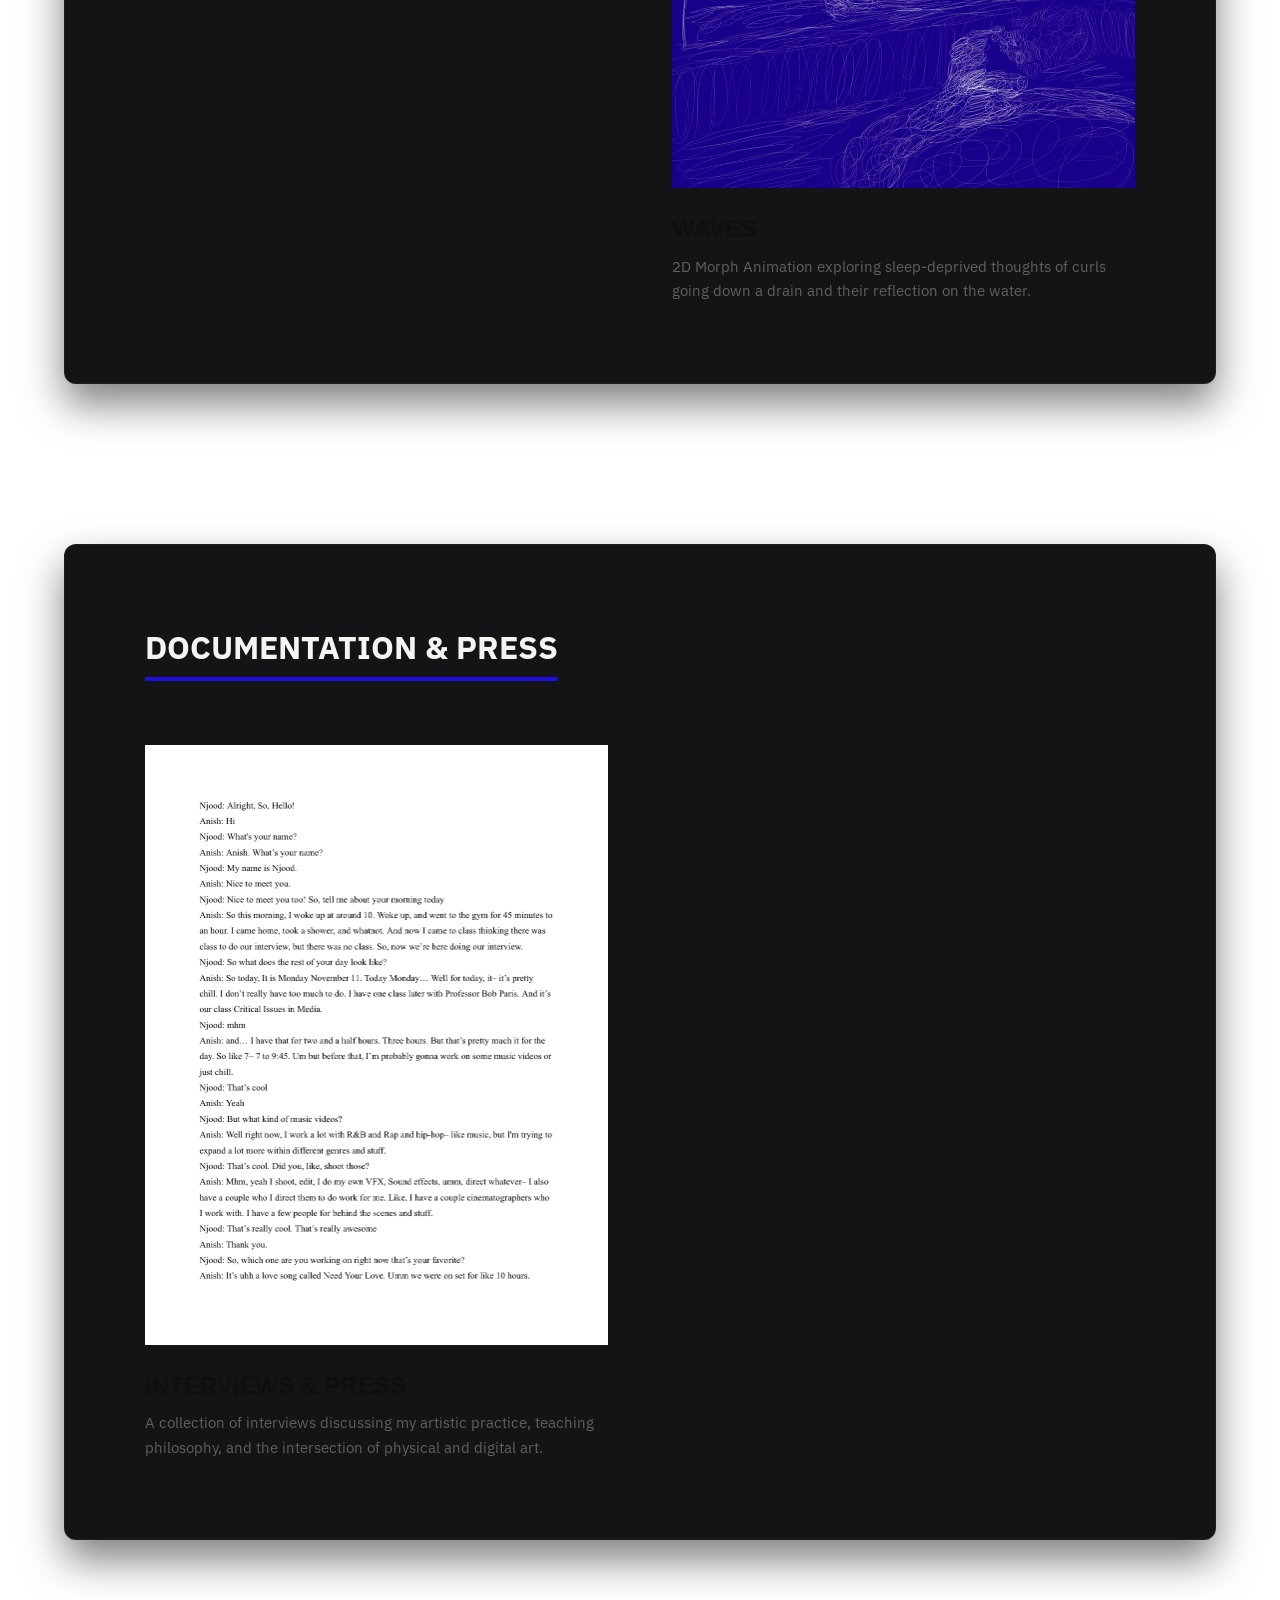
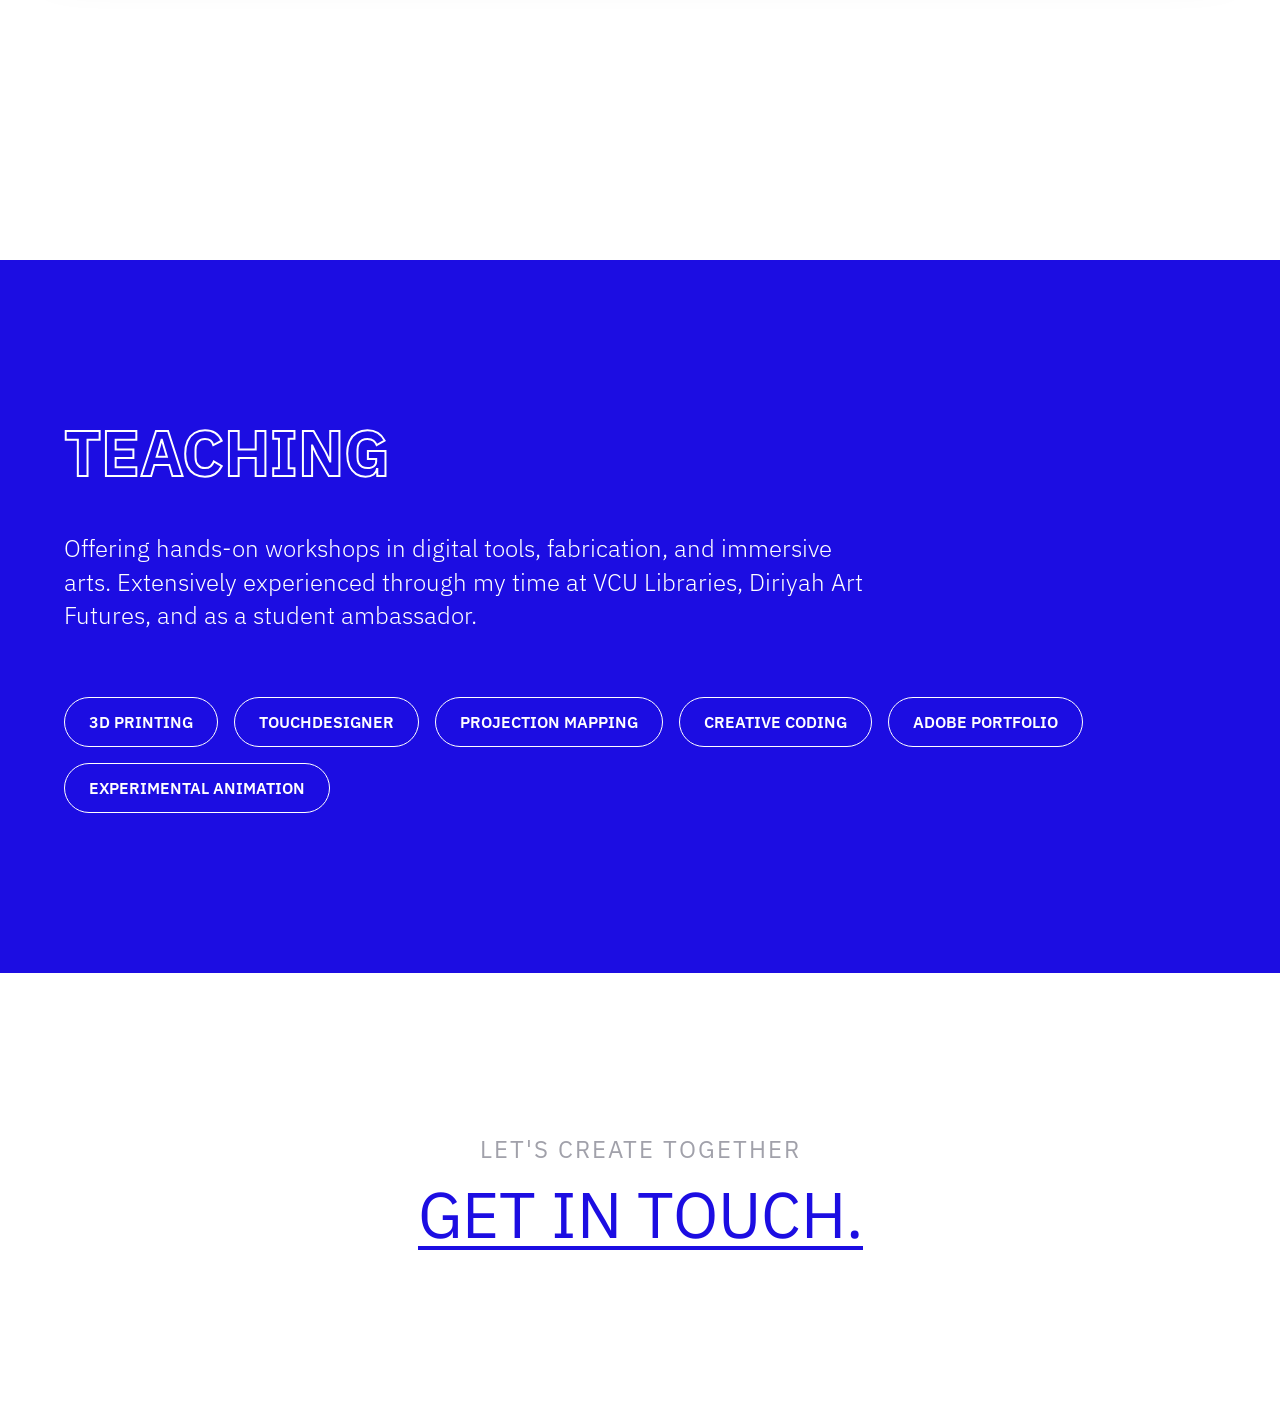
==== commit 9a243be7: "Elevate professional identity to New Media Artist & Creative Technologist" ====
--- a/index.html
+++ b/index.html
@@ -47,8 +47,8 @@
                 <h2>The<br>Artist</h2>
                 <div class="about-grid">
                     <div class="about-text" style="grid-column: 1 / -1; max-width: 900px;">
-                        <p class="lead-text" style="margin-bottom: 2rem;">I am a multidisciplinary artist driven purely by curiosity and the passion to explore and create.</p>
-                        <p>I aim to create pieces that inspire and spark discussion, drawing inspiration from the unknown and the vague, often utilizing new and alternative media. Beyond my artistic practice, I am deeply committed to education and community. I am an award-winning artist, recipient of the custom <strong>International Cultural Impact Award</strong>, and deeply involved with <strong>Diriyah Art Futures (DAF)</strong>.</p>
+                        <p class="lead-text" style="margin-bottom: 2rem;">I am a new media artist and creative technologist investigating the boundaries between computational systems, physical materiality, and sensory space.</p>
+                        <p>Bridging Kinetic Imaging, digital fabrication, and responsive environments, my practice explores themes of perception, memory, and non-linear time through experimental technology. Beyond my studio work, I direct advanced academic workshops, train faculty and emerging artists in emerging media, and lead large-scale immersive productions, including commissioned work at <strong>Diriyah Art Futures (DAF)</strong>. Recipient of the <strong>International Cultural Impact Award</strong>.</p>
                     </div>
                 </div>
             </div>
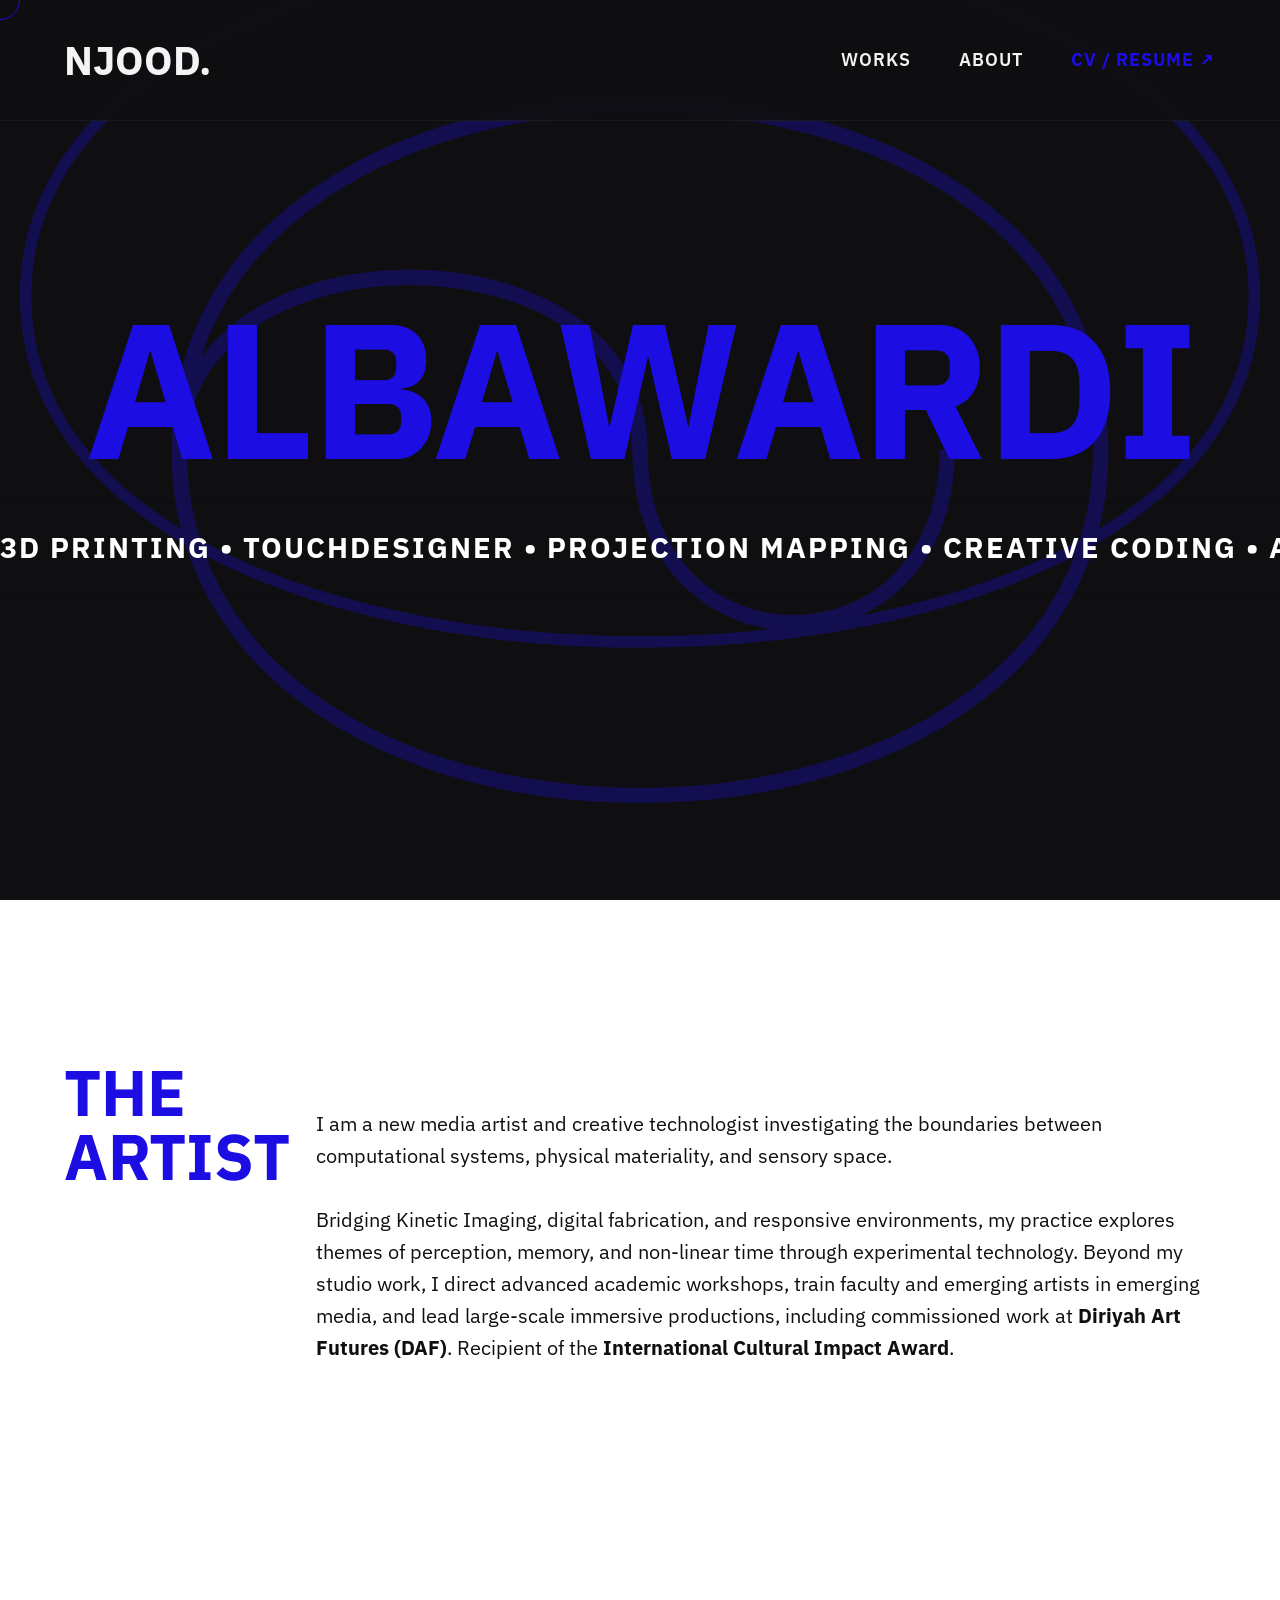
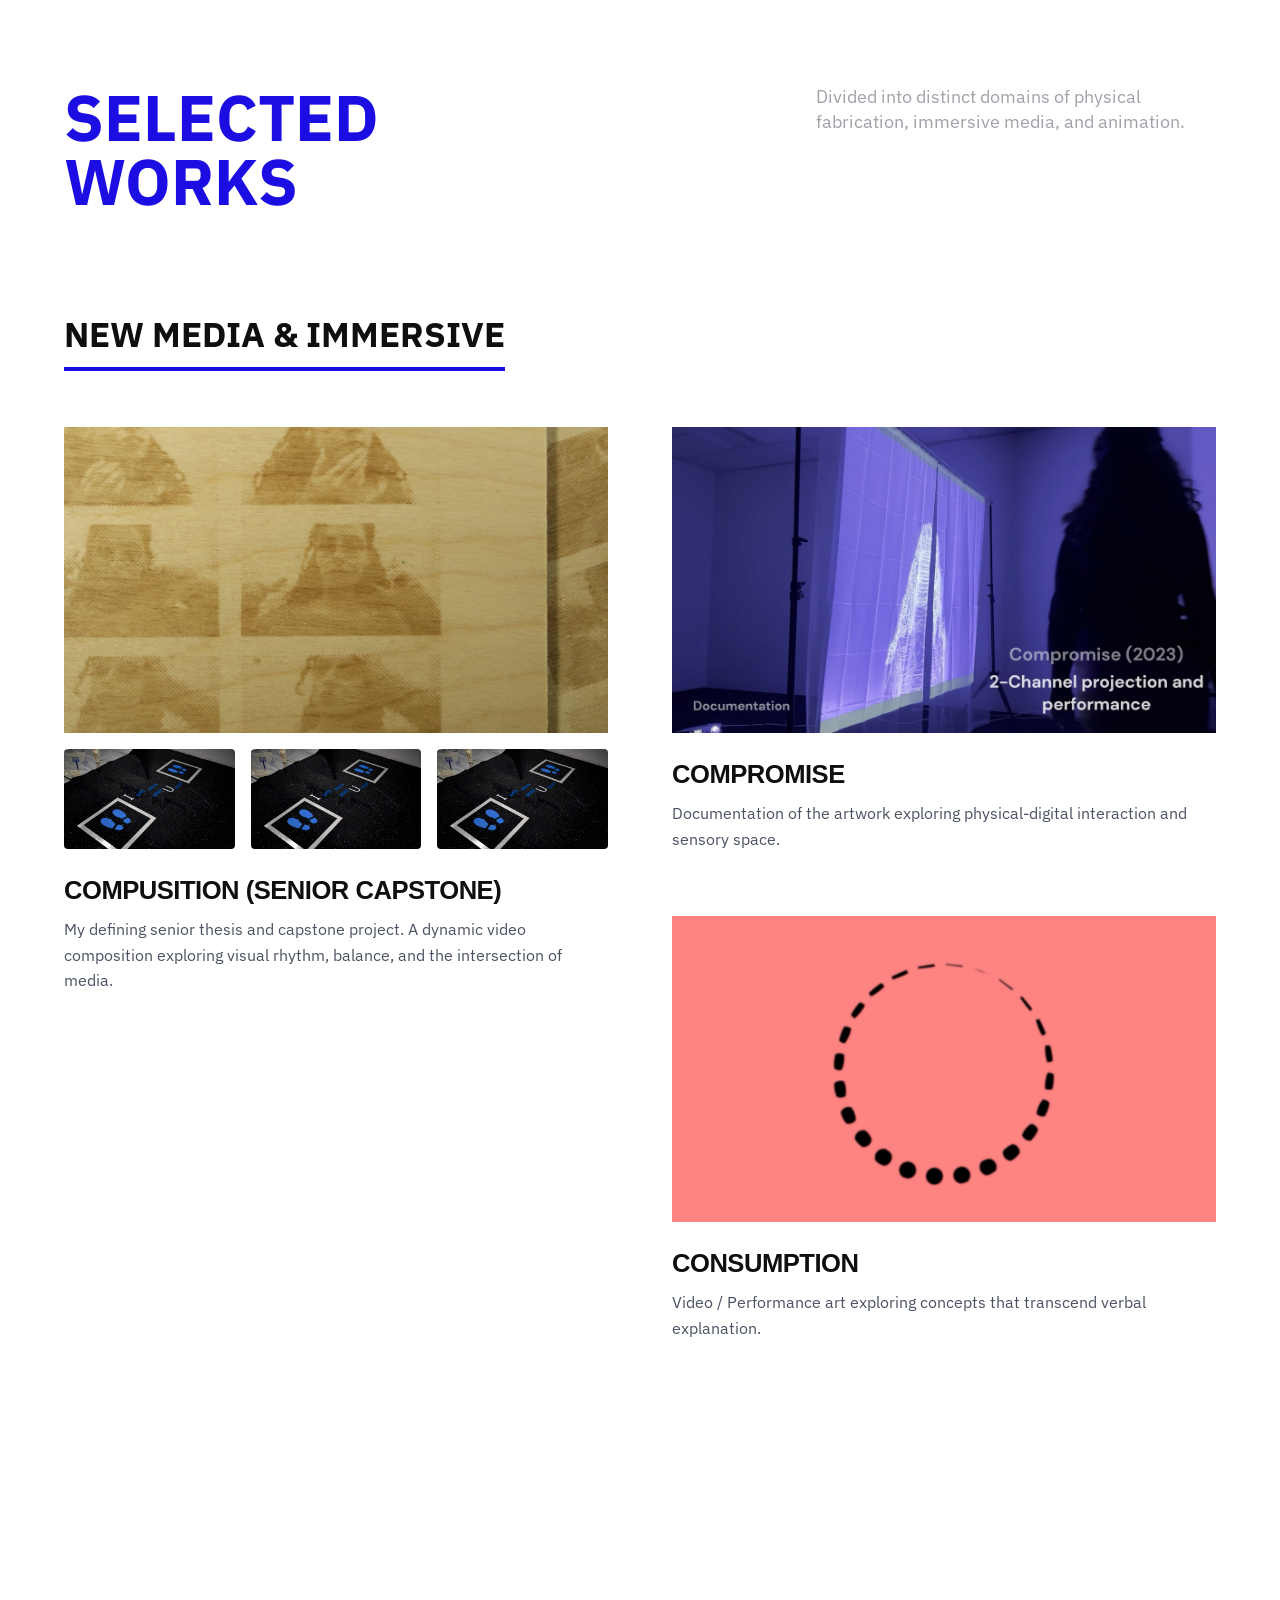
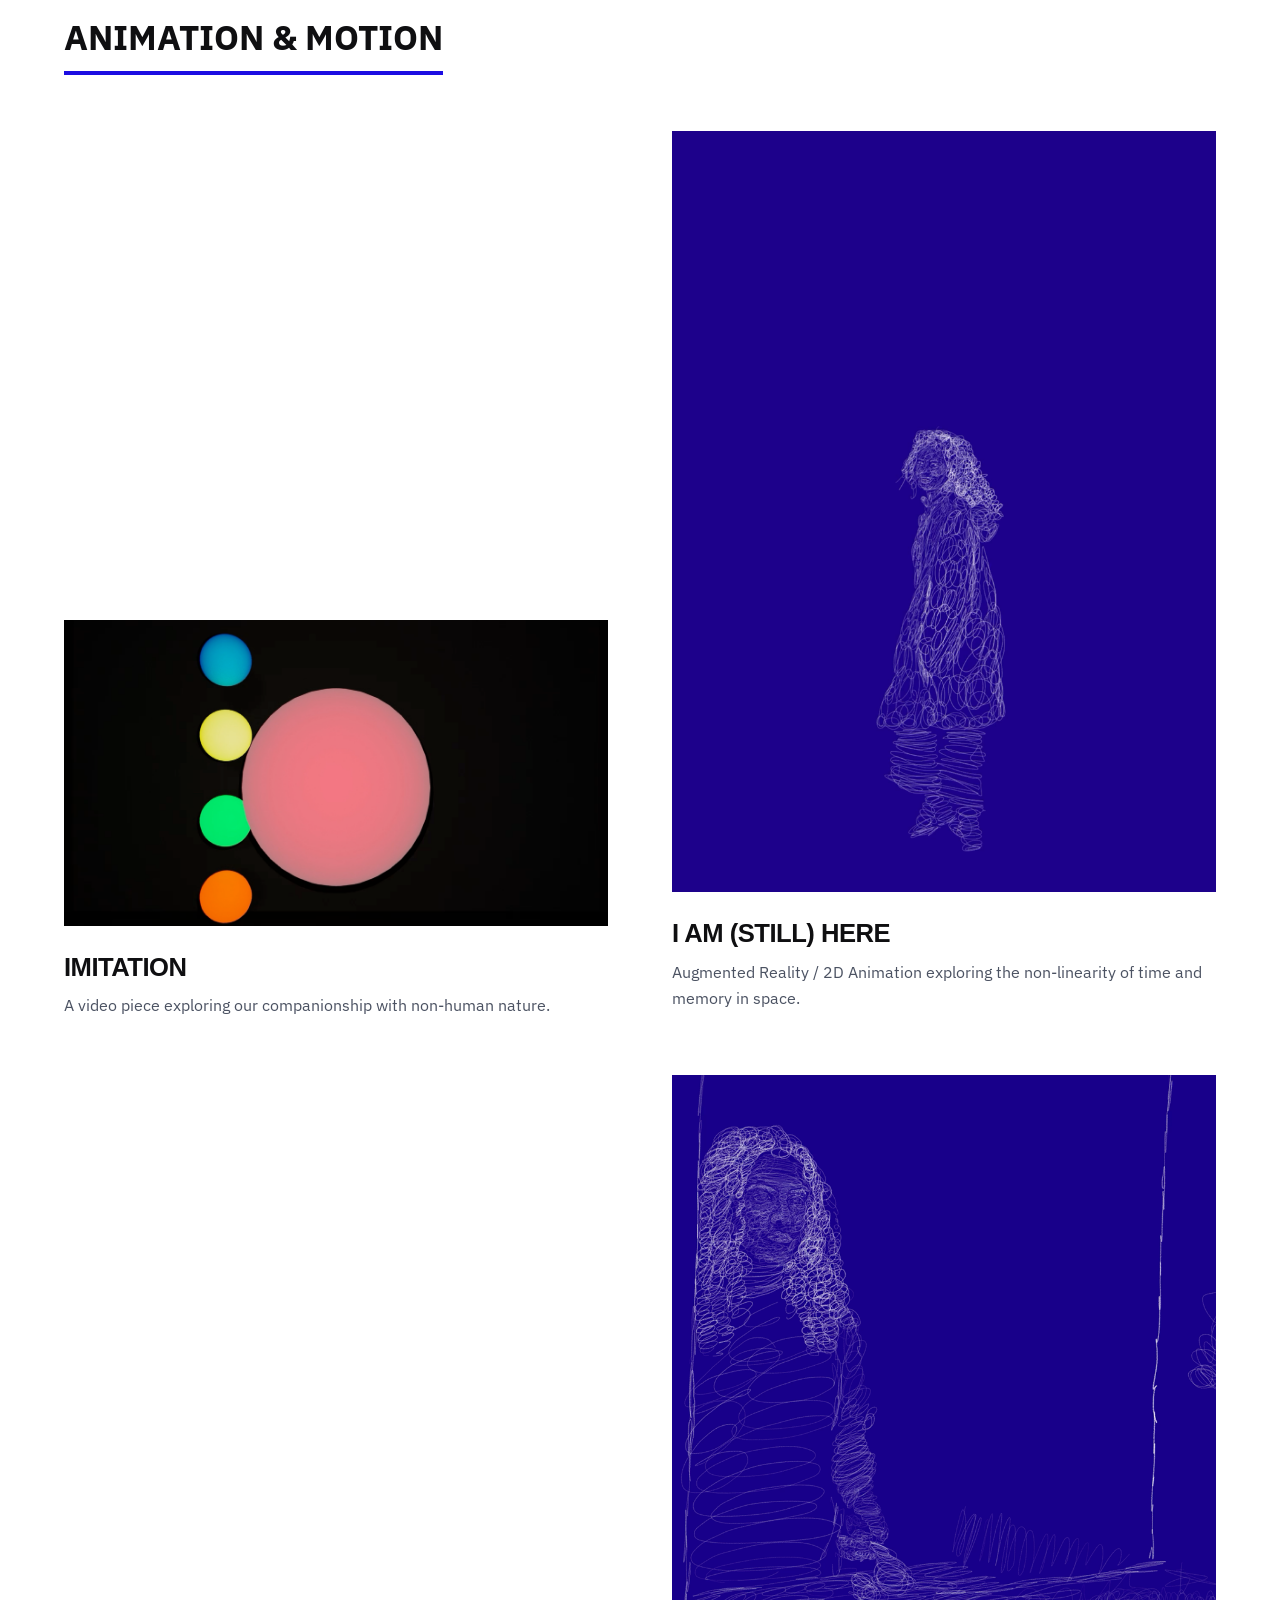
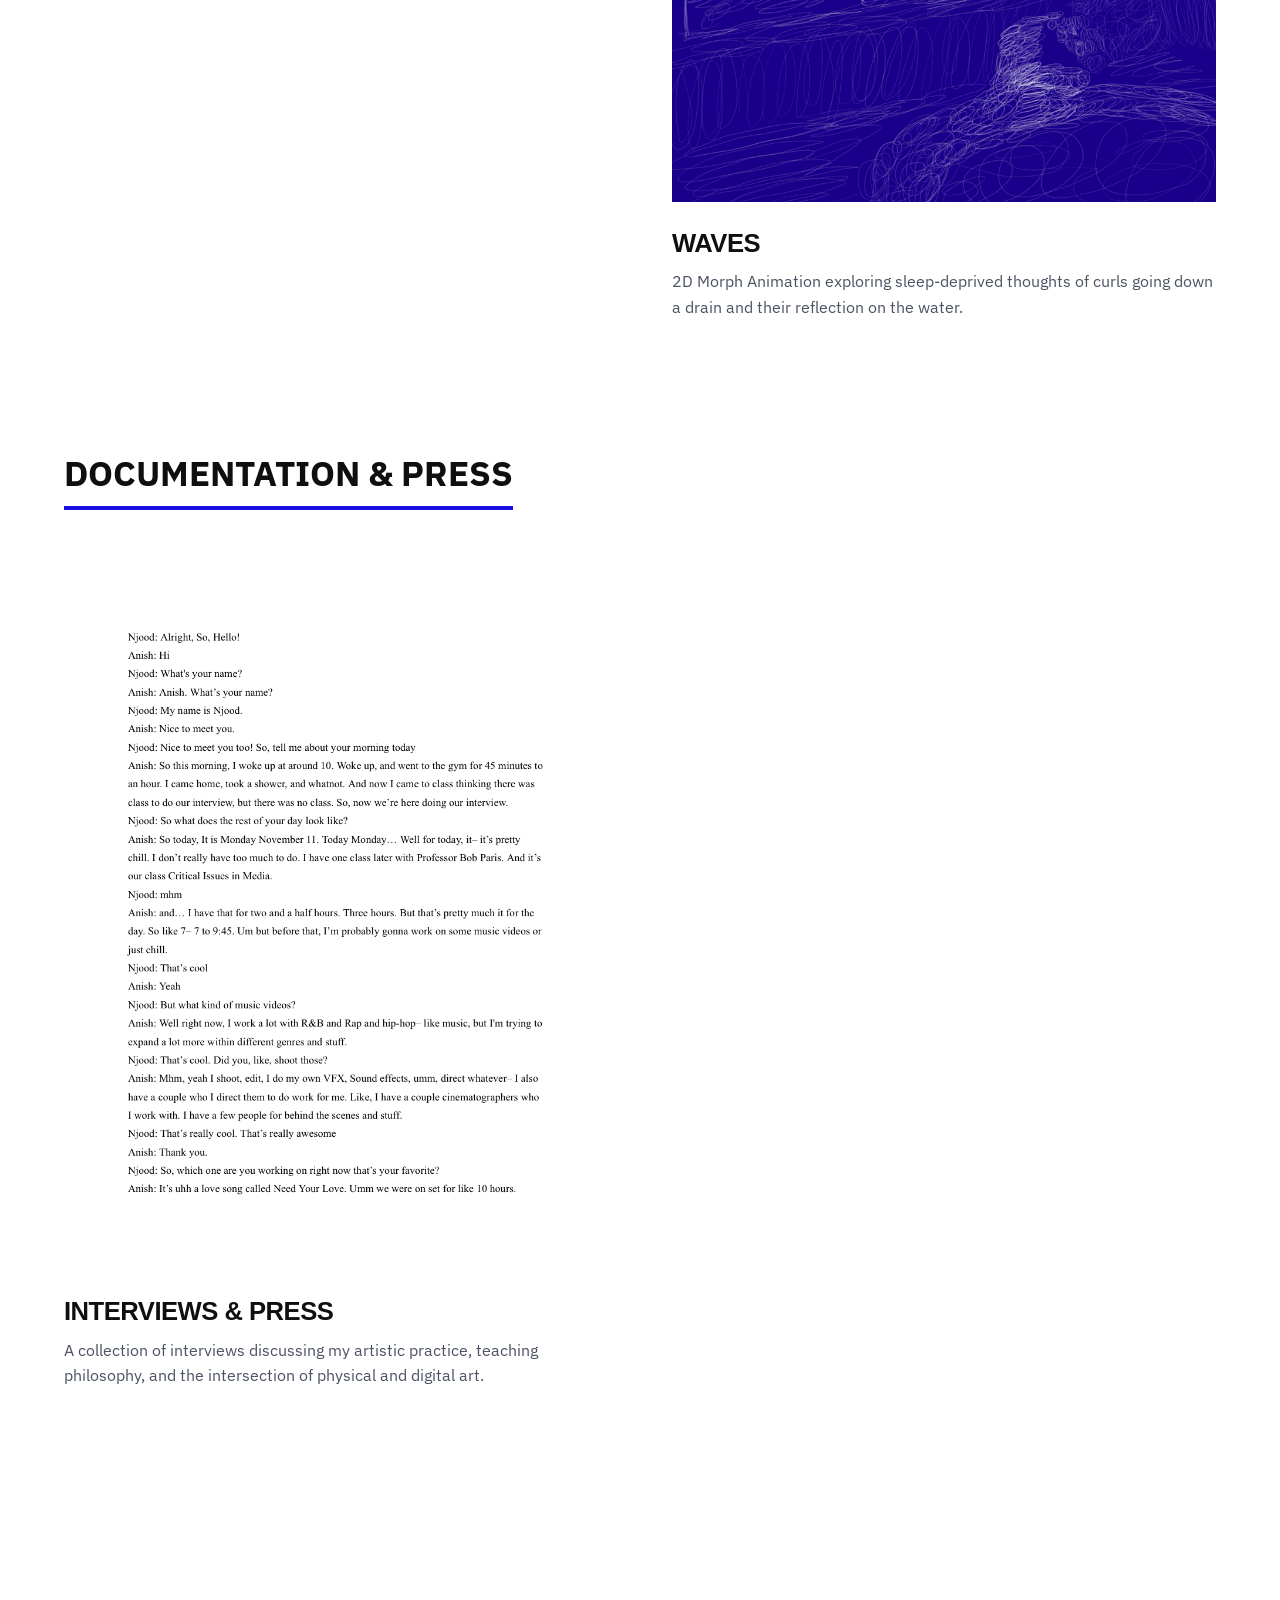
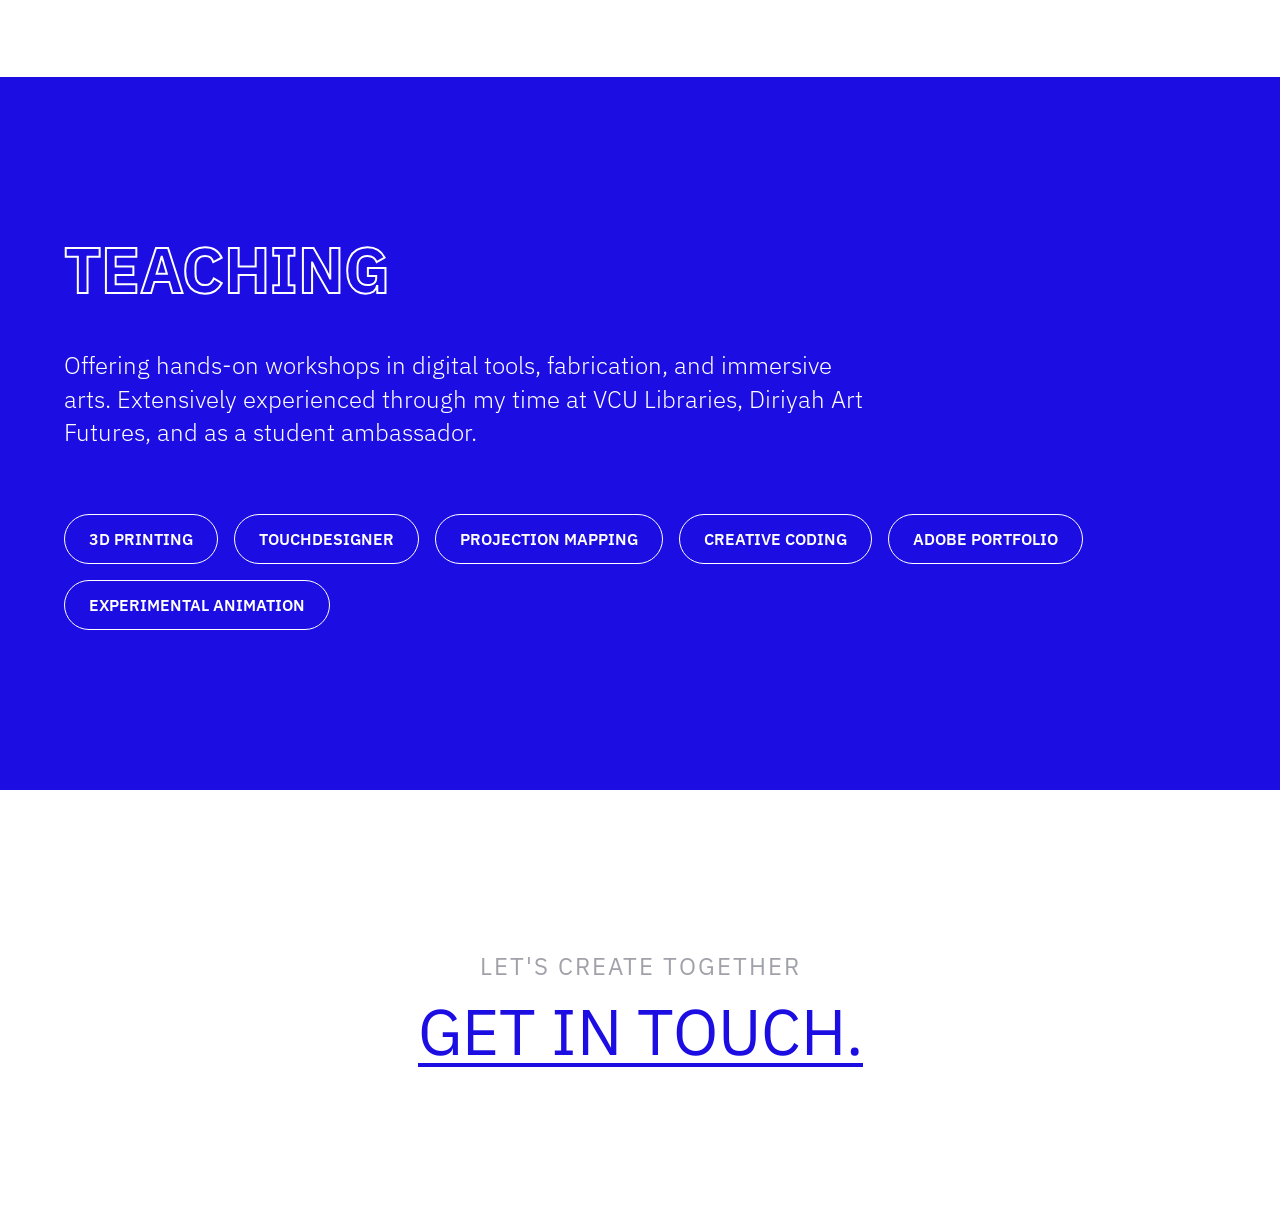
==== commit 2a00695e: "Remove black domain box and make all typography high contrast on white" ====
--- a/index.html
+++ b/index.html
@@ -98,7 +98,7 @@
 
         <section id="contact" class="section fade-up" style="text-align: center; padding: 10rem 5%;">
             <p style="font-size: 1.5rem; color: #a1a1aa; margin-bottom: 1rem; text-transform: uppercase; letter-spacing: 2px;">Let's Create Together</p>
-            <a href="mailto:hello@example.com" class="hover-target huge-link">Get in touch.</a>
+            <a href="mailto:nj.albawardi@gmail.com" class="hover-target huge-link">Get in touch.</a>
         </section>
     </main>
 
--- a/css/style.css
+++ b/css/style.css
@@ -242,21 +242,22 @@
 }
 
 .domain-section {
-    margin-bottom: 10rem;
-    padding: 5rem;
-    background: #141416;
-    border: 1px solid rgba(255,255,255,0.05);
-    border-radius: 12px;
-    box-shadow: 0 20px 40px rgba(0,0,0,0.5);
+    margin-bottom: 8rem;
+    padding: 0;
+    background: transparent;
+    border: none;
+    border-radius: 0;
+    box-shadow: none;
 }
 
 .domain-title {
-    font-size: 2rem;
-    color: #f4f4f5;
-    margin-bottom: 4rem;
+    font-size: 2.2rem;
+    color: #0f0f11;
+    margin-bottom: 3.5rem;
     display: inline-block;
     border-bottom: 4px solid var(--accent-color);
     padding-bottom: 0.5rem;
+    text-transform: uppercase;
 }
 
 /* Masonry Gallery */
@@ -305,15 +306,16 @@
 
 .project-info h3 {
     font-family: 'SOAP', sans-serif;
-    font-size: 1.5rem;
-    color: var(--text-color);
+    font-size: 1.6rem;
+    color: #0f0f11;
     margin-bottom: 0.5rem;
     text-transform: uppercase;
+    letter-spacing: -0.5px;
 }
 
 .project-info p {
-    font-size: 0.95rem;
-    color: #606060;
+    font-size: 1rem;
+    color: #4b5262;
     line-height: 1.6;
 }
 
